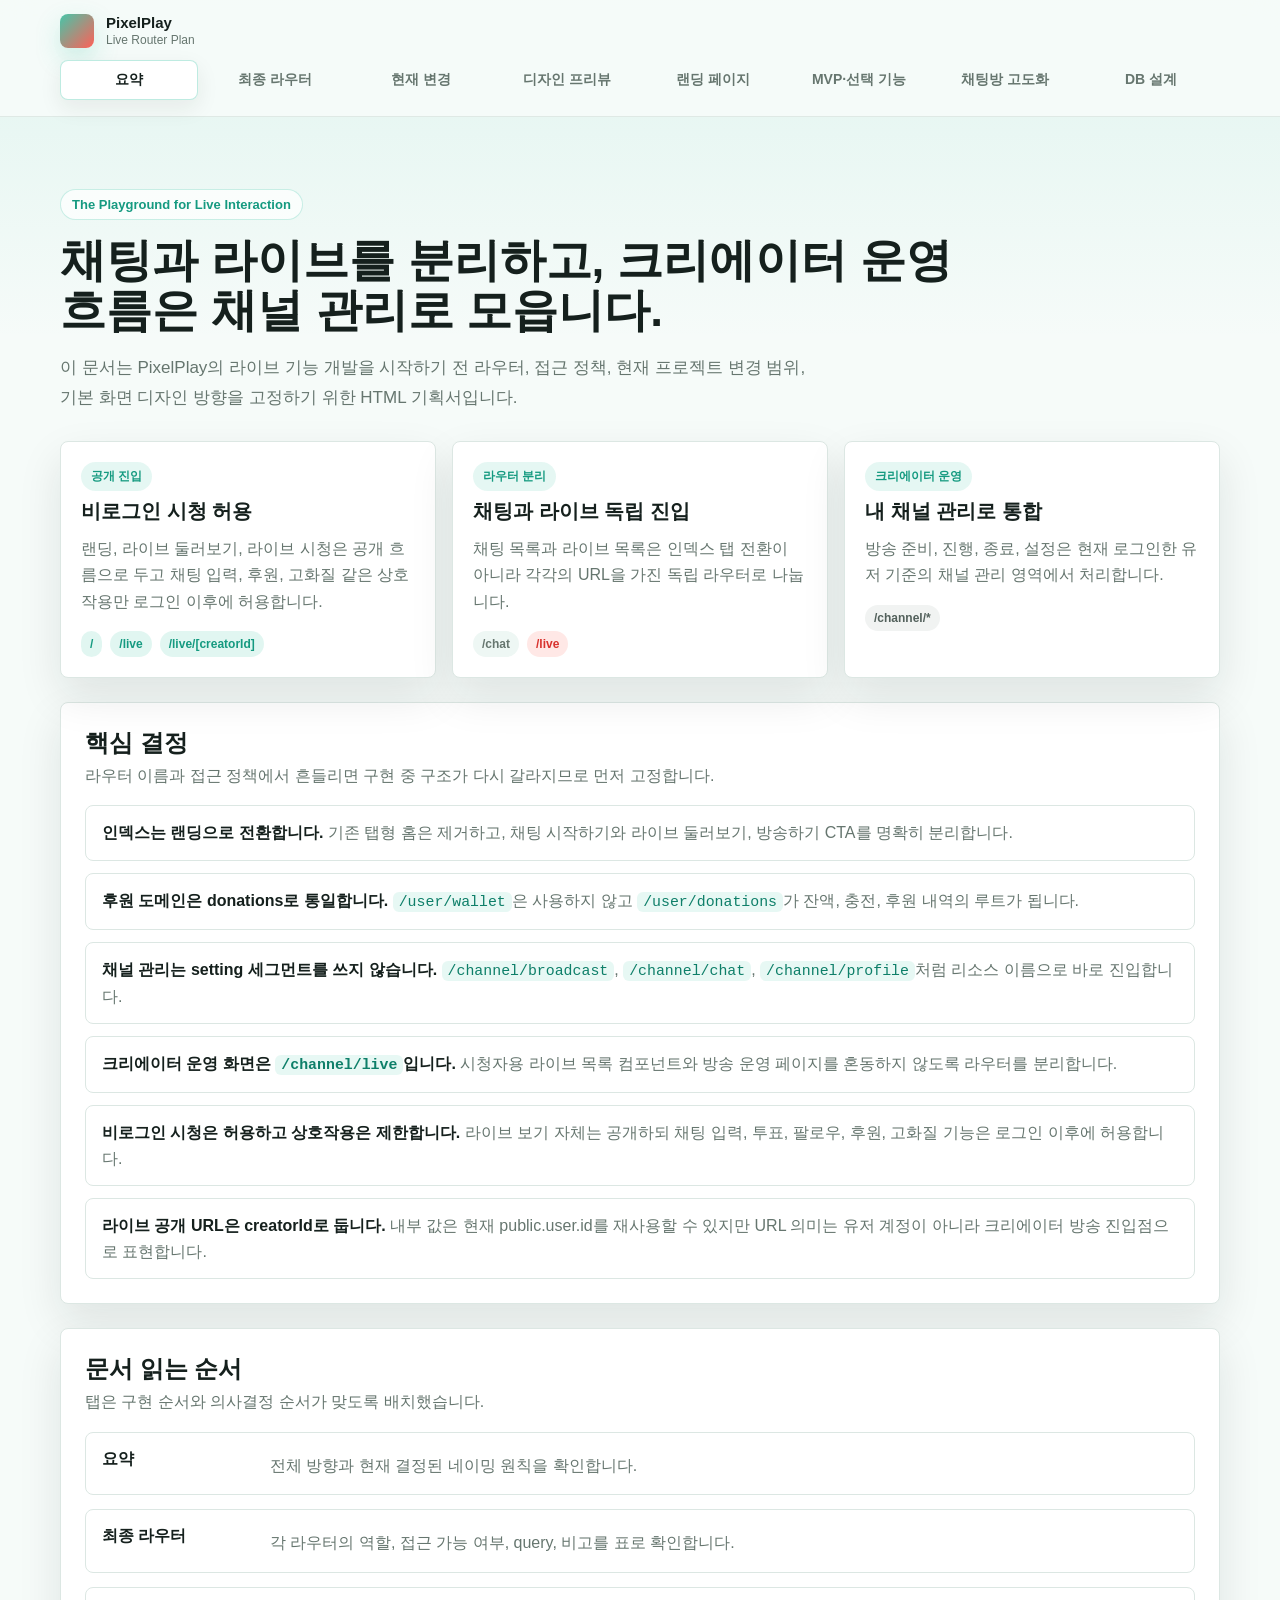
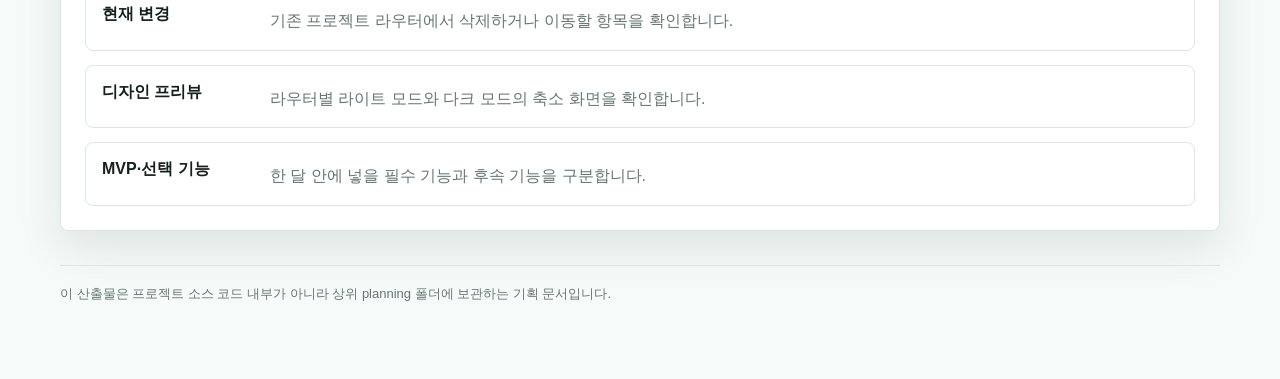
==== index.html @ 9bca1983 "docs: 랜딩 기획 문서 갱신" ====
<!doctype html>
<html lang="ko">
<head>
  <meta charset="utf-8">
  <title>PixelPlay 라이브 라우터 기획</title>
  <link rel="stylesheet" href="assets/styles.css">
</head>
<body>
  <header class="site-header">
    <div class="header-inner">
      <a class="brand-lockup" href="index.html"><span class="brand-mark"></span><span class="brand-title"><strong>PixelPlay</strong><span>Live Router Plan</span></span></a>
      <nav class="top-tabs" aria-label="문서 탭"><a class="active" href="index.html">요약</a><a href="routes.html">최종 라우터</a><a href="migration.html">현재 변경</a><a href="wireframes.html">디자인 프리뷰</a><a href="landing-page.html">랜딩 페이지</a><a href="roadmap.html">MVP·선택 기능</a><a href="chat-room-enhancement.html">채팅방 고도화</a><a href="db-design.html">DB 설계</a></nav>
    </div>
  </header>

  <main class="doc-shell">
    <section class="hero">
      <div class="page-kicker">The Playground for Live Interaction</div>
      <h1>채팅과 라이브를 분리하고, 크리에이터 운영 흐름은 채널 관리로 모읍니다.</h1>
      <p>이 문서는 PixelPlay의 라이브 기능 개발을 시작하기 전 라우터, 접근 정책, 현재 프로젝트 변경 범위, 기본 화면 디자인 방향을 고정하기 위한 HTML 기획서입니다.</p>
    </section>

    <section class="hero-grid">
      <article class="card"><div class="summary-card-head"><span class="summary-card-label">공개 진입</span><strong>비로그인 시청 허용</strong></div><p>랜딩, 라이브 둘러보기, 라이브 시청은 공개 흐름으로 두고 채팅 입력, 후원, 고화질 같은 상호작용만 로그인 이후에 허용합니다.</p><div class="badge-row"><span class="badge mint">/</span><span class="badge mint">/live</span><span class="badge mint">/live/[creatorId]</span></div></article>
      <article class="card"><div class="summary-card-head"><span class="summary-card-label">라우터 분리</span><strong>채팅과 라이브 독립 진입</strong></div><p>채팅 목록과 라이브 목록은 인덱스 탭 전환이 아니라 각각의 URL을 가진 독립 라우터로 나눕니다.</p><div class="badge-row"><span class="badge">/chat</span><span class="badge live">/live</span></div></article>
      <article class="card"><div class="summary-card-head"><span class="summary-card-label">크리에이터 운영</span><strong>내 채널 관리로 통합</strong></div><p>방송 준비, 진행, 종료, 설정은 현재 로그인한 유저 기준의 채널 관리 영역에서 처리합니다.</p><div class="badge-row"><span class="badge lock">/channel/*</span></div></article>
    </section>

    <section class="panel">
      <div class="section-title"><div><h2>핵심 결정</h2><p>라우터 이름과 접근 정책에서 흔들리면 구현 중 구조가 다시 갈라지므로 먼저 고정합니다.</p></div></div>
      <ul class="decision-list">
        <li><strong>인덱스는 랜딩으로 전환합니다.</strong> 기존 탭형 홈은 제거하고, 채팅 시작하기와 라이브 둘러보기, 방송하기 CTA를 명확히 분리합니다.</li>
        <li><strong>후원 도메인은 donations로 통일합니다.</strong> <code>/user/wallet</code>은 사용하지 않고 <code>/user/donations</code>가 잔액, 충전, 후원 내역의 루트가 됩니다.</li>
        <li><strong>채널 관리는 setting 세그먼트를 쓰지 않습니다.</strong> <code>/channel/broadcast</code>, <code>/channel/chat</code>, <code>/channel/profile</code>처럼 리소스 이름으로 바로 진입합니다.</li>
        <li><strong>크리에이터 운영 화면은 <code>/channel/live</code>입니다.</strong> 시청자용 라이브 목록 컴포넌트와 방송 운영 페이지를 혼동하지 않도록 라우터를 분리합니다.</li>
        <li><strong>비로그인 시청은 허용하고 상호작용은 제한합니다.</strong> 라이브 보기 자체는 공개하되 채팅 입력, 투표, 팔로우, 후원, 고화질 기능은 로그인 이후에 허용합니다.</li><li><strong>라이브 공개 URL은 creatorId로 둡니다.</strong> 내부 값은 현재 public.user.id를 재사용할 수 있지만 URL 의미는 유저 계정이 아니라 크리에이터 방송 진입점으로 표현합니다.</li>
      </ul>
    </section>

    <section class="panel">
      <div class="section-title"><div><h2>문서 읽는 순서</h2><p>탭은 구현 순서와 의사결정 순서가 맞도록 배치했습니다.</p></div></div>
      <div class="timeline">
        <article class="timeline-item"><strong>요약</strong><p>전체 방향과 현재 결정된 네이밍 원칙을 확인합니다.</p></article>
        <article class="timeline-item"><strong>최종 라우터</strong><p>각 라우터의 역할, 접근 가능 여부, query, 비고를 표로 확인합니다.</p></article>
        <article class="timeline-item"><strong>현재 변경</strong><p>기존 프로젝트 라우터에서 삭제하거나 이동할 항목을 확인합니다.</p></article>
        <article class="timeline-item"><strong>디자인 프리뷰</strong><p>라우터별 라이트 모드와 다크 모드의 축소 화면을 확인합니다.</p></article>
        <article class="timeline-item"><strong>MVP·선택 기능</strong><p>한 달 안에 넣을 필수 기능과 후속 기능을 구분합니다.</p></article>
      </div>
    </section>

    <p class="footer-note">이 산출물은 프로젝트 소스 코드 내부가 아니라 상위 planning 폴더에 보관하는 기획 문서입니다.</p>
  </main>
</body>
</html>
---- assets/styles.css ----
:root {
  --pixel-mint: #46c6a9;
  --mint-strong: #159a80;
  --live-coral: #ff6057;
  --ink: #15201d;
  --muted: #66766f;
  --line: #dce7e3;
  --paper: #f6fbf9;
  --surface: #ffffff;
  --soft: #eef7f4;
  --dark-bg: #0d1117;
  --dark-panel: #151b23;
  --dark-panel-2: #1d2530;
  --dark-line: #2b3642;
  --dark-text: #f3faf7;
  --dark-muted: #9fb0aa;
  --radius: 8px;
  --shadow: 0 18px 44px rgba(21, 32, 29, 0.1);
}
* { box-sizing: border-box; }
html { background: var(--paper); color: var(--ink); font-family: Inter, Pretendard, "Segoe UI", Arial, sans-serif; letter-spacing: 0; }
body { margin: 0; min-width: 1180px; background: linear-gradient(180deg, rgba(70, 198, 169, 0.12), rgba(246, 251, 249, 0) 340px), var(--paper); }
h1, h2, h3, p { margin-top: 0; }
a { color: inherit; text-decoration: none; }
code { padding: 2px 6px; border-radius: 6px; background: rgba(70, 198, 169, 0.13); color: #0e7f69; font-family: "Cascadia Code", Consolas, monospace; font-size: 0.93em; }
.site-header { position: sticky; top: 0; z-index: 10; border-bottom: 1px solid rgba(220, 231, 227, 0.9); background: rgba(246, 251, 249, 0.94); backdrop-filter: blur(14px); }
.header-inner, .doc-shell { width: 1160px; margin: 0 auto; }
.header-inner { display: grid; grid-template-columns: 1fr; align-items: stretch; gap: 12px; padding: 14px 0 16px; }
.doc-shell { padding: 28px 0 64px; }
.brand-lockup { display: flex; align-items: center; gap: 12px; width: fit-content; min-width: 0; }
.brand-mark { width: 34px; height: 34px; border-radius: 8px; background: linear-gradient(135deg, var(--pixel-mint), var(--live-coral)); box-shadow: 0 10px 24px rgba(70, 198, 169, 0.25); }
.brand-title { display: flex; flex-direction: column; gap: 2px; }
.brand-title strong { font-size: 15px; line-height: 1.1; }
.brand-title span { color: var(--muted); font-size: 12px; }
.top-tabs { display: grid; grid-template-columns: repeat(8, minmax(0, 1fr)); align-items: center; gap: 8px; }
.top-tabs a { min-width: 0; border: 1px solid transparent; border-radius: 8px; padding: 10px 8px; color: var(--muted); font-size: 14px; font-weight: 800; text-align: center; white-space: nowrap; }
.top-tabs a.active { border-color: rgba(70, 198, 169, 0.35); background: #fff; color: var(--ink); box-shadow: 0 8px 22px rgba(21, 32, 29, 0.08); }
.hero { padding: 44px 0 28px; }
.page-kicker { display: inline-flex; margin-bottom: 16px; border: 1px solid rgba(70, 198, 169, 0.28); border-radius: 999px; padding: 7px 11px; background: rgba(255,255,255,0.72); color: var(--mint-strong); font-size: 13px; font-weight: 900; }
.hero h1 { width: 900px; margin-bottom: 18px; color: var(--ink); font-size: 46px; line-height: 1.08; letter-spacing: 0; }
.hero p { width: 760px; margin-bottom: 0; color: var(--muted); font-size: 17px; line-height: 1.75; }
.hero-grid, .route-summary-grid { display: grid; grid-template-columns: repeat(3, 1fr); gap: 16px; }
.card, .panel, .route-card, .preview-section { border: 1px solid var(--line); border-radius: var(--radius); background: var(--surface); box-shadow: var(--shadow); }
.card, .route-card { padding: 20px; }
.panel, .preview-section { margin-top: 24px; padding: 24px; }
.card h3, .panel h2, .route-card h3, .preview-section h2 { margin-bottom: 10px; color: var(--ink); }
.card p, .panel p, .route-card p, .preview-section p { color: var(--muted); line-height: 1.65; }
.metric { display: flex; align-items: flex-end; justify-content: space-between; gap: 12px; }
.metric strong { color: var(--ink); font-size: 34px; line-height: 1; }
.metric span { color: var(--muted); font-size: 13px; font-weight: 800; }
.badge-row { display: flex; flex-wrap: wrap; gap: 8px; margin-top: 14px; }
.badge { display: inline-flex; align-items: center; min-height: 26px; border-radius: 999px; padding: 5px 9px; background: var(--soft); color: var(--muted); font-size: 12px; font-weight: 900; }
.badge.live { background: #ffe8e6; color: #d8322d; }
.badge.mint { background: rgba(70, 198, 169, 0.16); color: var(--mint-strong); }
.badge.lock { background: #f1f3f2; color: #52605b; }
.section-title { display: flex; align-items: flex-end; justify-content: space-between; gap: 24px; margin-bottom: 16px; }
.section-title h2 { margin-bottom: 4px; font-size: 24px; }
.section-title p { margin-bottom: 0; color: var(--muted); }
.route-table { width: 100%; border-collapse: separate; border-spacing: 0; overflow: hidden; border: 1px solid var(--line); border-radius: var(--radius); background: var(--surface); }
.route-table th, .route-table td { border-bottom: 1px solid var(--line); padding: 14px 16px; text-align: left; vertical-align: top; font-size: 14px; line-height: 1.55; }
.route-table th { background: #eef7f4; color: #33443e; font-size: 13px; font-weight: 900; }
.route-table tr:last-child td { border-bottom: 0; }
.route-table code { white-space: nowrap; }
.access-public, .access-login, .access-owner, .access-api, .access-future, .access-remove { display: inline-flex; align-items: center; border-radius: 999px; padding: 5px 9px; font-size: 12px; font-weight: 900; white-space: nowrap; }
.access-public { background: rgba(70, 198, 169, 0.16); color: #0c745f; }
.access-login { background: #eef1f7; color: #46546b; }
.access-owner { background: #fff2ce; color: #8a6200; }
.access-api { background: #edf0ff; color: #4052b5; }
.access-future { background: #f2f0f7; color: #5d536d; }
.access-remove { background: #ffe4e2; color: #c92f29; }
.decision-list { display: grid; gap: 12px; margin: 0; padding: 0; list-style: none; }
.decision-list li { border: 1px solid var(--line); border-radius: var(--radius); padding: 14px 16px; background: #fff; color: var(--muted); line-height: 1.6; }
.decision-list strong { color: var(--ink); }
.timeline { display: grid; gap: 14px; }
.timeline-item { display: grid; grid-template-columns: 150px 1fr; gap: 18px; border: 1px solid var(--line); border-radius: var(--radius); padding: 16px; background: #fff; }
.timeline-item strong { color: var(--ink); }
.timeline-item p { margin: 4px 0 0; color: var(--muted); line-height: 1.6; }
.route-card code { display: inline-flex; margin-bottom: 12px; }
.preview-meta { display: grid; grid-template-columns: 180px 1fr 260px; gap: 14px; margin: 14px 0 20px; }
.meta-box { border: 1px solid var(--line); border-radius: var(--radius); padding: 12px; background: #f9fcfb; }
.meta-box span { display: block; margin-bottom: 6px; color: var(--muted); font-size: 12px; font-weight: 900; }
.meta-box strong, .meta-box p { margin: 0; color: var(--ink); font-size: 14px; line-height: 1.55; }
.preview-pair { display: flex; gap: 24px; }
.preview-frame { flex: 1; min-width: 0; border-radius: 8px; overflow: hidden; border: 1px solid var(--line); background: #fff; }
.preview-frame.dark { border-color: var(--dark-line); background: var(--dark-bg); color: var(--dark-text); }
.frame-label { display: flex; justify-content: space-between; align-items: center; border-bottom: 1px solid var(--line); padding: 10px 12px; background: #f9fcfb; color: var(--muted); font-size: 12px; font-weight: 900; }
.dark .frame-label { border-color: var(--dark-line); background: #111821; color: var(--dark-muted); }
.mock-page { height: 400px; padding: 16px; background: #f8fbfa; }
.dark .mock-page { background: var(--dark-bg); }
.mock-header { display: flex; align-items: center; justify-content: space-between; gap: 12px; height: 38px; margin-bottom: 14px; border: 1px solid var(--line); border-radius: 8px; padding: 0 12px; background: #fff; }
.dark .mock-header { border-color: var(--dark-line); background: var(--dark-panel); }
.mock-brand { display: flex; align-items: center; gap: 8px; color: var(--ink); font-size: 12px; font-weight: 900; }
.dark .mock-brand { color: var(--dark-text); }
.mock-logo { width: 18px; height: 18px; border-radius: 5px; background: var(--pixel-mint); }
.mock-nav, .mock-actions { display: flex; gap: 8px; }
.mock-pill { height: 22px; border-radius: 999px; padding: 4px 8px; background: #edf5f2; color: var(--muted); font-size: 10px; font-weight: 900; white-space: nowrap; }
.dark .mock-pill { background: var(--dark-panel-2); color: var(--dark-muted); }
.mock-pill.primary { background: var(--pixel-mint); color: #09251f; }
.mock-pill.live { background: var(--live-coral); color: #fff; }
.mock-layout { display: grid; grid-template-columns: 96px 1fr; gap: 12px; height: calc(100% - 52px); }
.mock-layout.wide { grid-template-columns: 1fr 132px; }
.mock-layout.three { grid-template-columns: 86px 1fr 120px; }
.mock-box { border: 1px solid var(--line); border-radius: 8px; background: #fff; padding: 10px; }
.dark .mock-box { border-color: var(--dark-line); background: var(--dark-panel); }
.mock-menu-line, .mock-line, .mock-field, .mock-cell { border-radius: 99px; background: #e3eeea; }
.dark .mock-menu-line, .dark .mock-line, .dark .mock-field, .dark .mock-cell { background: #27333d; }
.mock-menu-line { height: 22px; margin-bottom: 8px; border-radius: 6px; }
.mock-menu-line.active { background: rgba(70, 198, 169, 0.24); }
.mock-title { height: 18px; width: 54%; margin-bottom: 12px; border-radius: 6px; background: #dcece6; }
.dark .mock-title { background: #2d3a45; }
.mock-subtitle { height: 10px; width: 72%; margin-bottom: 14px; border-radius: 6px; background: #e8f0ed; }
.dark .mock-subtitle { background: #25303a; }
.mock-grid { display: grid; grid-template-columns: repeat(2, 1fr); gap: 10px; }
.mock-grid.three { grid-template-columns: repeat(3, 1fr); }
.mock-card { min-height: 72px; border: 1px solid var(--line); border-radius: 8px; background: #fff; padding: 10px; }
.dark .mock-card { border-color: var(--dark-line); background: var(--dark-panel); }
.mock-card.tall { min-height: 126px; }
.thumb { height: 46px; margin-bottom: 8px; border-radius: 6px; background: linear-gradient(135deg, rgba(70, 198, 169, 0.28), rgba(255, 96, 87, 0.24)); }
.mock-line { height: 8px; margin-bottom: 7px; }
.mock-line.short { width: 58%; }
.mock-line.mint { background: rgba(70, 198, 169, 0.55); }
.mock-line.coral { background: rgba(255, 96, 87, 0.72); }
.mock-video { height: 206px; display: flex; align-items: center; justify-content: center; border-radius: 8px; background: #10201d; color: rgba(255,255,255,0.86); font-size: 12px; font-weight: 900; }
.dark .mock-video { background: #06090d; }
.mock-chat-row { display: grid; grid-template-columns: 16px 1fr; gap: 6px; margin-bottom: 10px; }
.mock-avatar { width: 16px; height: 16px; border-radius: 50%; background: var(--pixel-mint); }
.mock-field { height: 32px; margin-bottom: 10px; border-radius: 7px; }
.mock-field.large { height: 76px; }
.mock-button { height: 28px; min-width: 72px; border-radius: 7px; background: var(--pixel-mint); }
.mock-button.coral { background: var(--live-coral); }
.mock-button.ghost { background: #e9efed; }
.dark .mock-button.ghost { background: #2b3540; }
.mock-table-row { display: grid; grid-template-columns: 1fr 70px 58px; gap: 8px; margin-bottom: 8px; }
.mock-cell { height: 14px; border-radius: 5px; }
.mock-stat-grid { display: grid; grid-template-columns: repeat(3, 1fr); gap: 10px; margin-bottom: 12px; }
.mock-stat { min-height: 58px; border: 1px solid var(--line); border-radius: 8px; background: #fff; padding: 10px; }
.dark .mock-stat { border-color: var(--dark-line); background: var(--dark-panel); }
.mock-stat strong { display: block; margin-bottom: 8px; color: var(--ink); font-size: 18px; }
.dark .mock-stat strong { color: var(--dark-text); }
.mock-hero-area { display: grid; grid-template-columns: 1.05fr 0.95fr; gap: 12px; height: calc(100% - 52px); }
.mock-hero-title { height: 34px; width: 88%; margin-bottom: 14px; border-radius: 8px; background: rgba(70, 198, 169, 0.32); }
.mock-hero-title.second { width: 62%; background: rgba(255, 96, 87, 0.32); }
.footer-note { margin-top: 34px; border-top: 1px solid var(--line); padding-top: 18px; color: var(--muted); font-size: 13px; line-height: 1.6; }
/* 완성된 현재 페이지를 더 가깝게 보여주는 디자인 프리뷰 요소 */
.mock-page.current { padding: 0; background: #f7faf9; }
.dark .mock-page.current { background: #0d1117; }
.app-preview-header { height: 42px; display: flex; align-items: center; justify-content: space-between; padding: 0 12px; border-bottom: 1px solid rgba(70, 198, 169, 0.18); background: rgba(70, 198, 169, 0.08); }
.dark .app-preview-header { border-color: var(--dark-line); background: rgba(31, 41, 55, 0.72); }
.logo-word { font-size: 13px; font-weight: 950; color: var(--ink); }
.dark .logo-word { color: var(--dark-text); }
.header-tools { display: flex; align-items: center; gap: 7px; }
.tool-dot { width: 24px; height: 24px; border: 1px solid var(--line); border-radius: 7px; background: #fff; }
.dark .tool-dot { border-color: var(--dark-line); background: var(--dark-panel-2); }
.preview-body { height: calc(100% - 42px); padding: 16px; }
.app-sidebar-layout { display: grid; grid-template-columns: 104px 1fr; height: 100%; }
.app-sidebar { border-right: 1px solid var(--line); padding: 14px 10px; background: #fff; }
.dark .app-sidebar { border-color: var(--dark-line); background: var(--dark-panel); }
.app-content { min-width: 0; padding: 14px; overflow: hidden; }
.sidebar-label { margin-bottom: 12px; color: var(--muted); font-size: 9px; font-weight: 950; text-transform: uppercase; }
.nav-item { display: flex; align-items: center; gap: 7px; height: 28px; margin-bottom: 7px; border-radius: 7px; padding: 0 8px; color: var(--muted); font-size: 11px; font-weight: 850; }
.nav-item.active { background: rgba(70, 198, 169, 0.14); color: var(--mint-strong); }
.nav-icon { width: 10px; height: 10px; border-radius: 3px; background: currentColor; opacity: 0.65; }
.list-toolbar { display: flex; justify-content: space-between; gap: 10px; padding-bottom: 12px; border-bottom: 1px solid var(--line); }
.dark .list-toolbar { border-color: var(--dark-line); }
.tab-strip { display: flex; gap: 6px; }
.tab-chip { height: 24px; border-radius: 999px; padding: 5px 9px; background: #eef5f2; color: var(--muted); font-size: 10px; font-weight: 900; }
.tab-chip.active { background: rgba(70, 198, 169, 0.17); color: var(--mint-strong); }
.dark .tab-chip { background: var(--dark-panel-2); color: var(--dark-muted); }
.dark .tab-chip.active { background: rgba(70, 198, 169, 0.22); color: var(--pixel-mint); }
.search-bar { height: 28px; border: 1px solid var(--line); border-radius: 7px; background: #fff; }
.dark .search-bar { border-color: var(--dark-line); background: var(--dark-panel-2); }
.real-card-grid { display: grid; grid-template-columns: repeat(3, 1fr); gap: 9px; margin-top: 12px; }
.real-room-card { position: relative; min-height: 82px; border: 1px solid var(--line); border-radius: 8px; padding: 10px; background: #fff; box-shadow: 0 4px 14px rgba(21, 32, 29, 0.05); }
.dark .real-room-card { border-color: var(--dark-line); background: var(--dark-panel); box-shadow: none; }
.real-room-card::before { content: ""; position: absolute; top: 10px; bottom: 10px; left: 0; width: 3px; border-radius: 999px; background: var(--pixel-mint); opacity: 0.7; }
.card-title-line { height: 10px; width: 70%; margin-left: 5px; margin-bottom: 8px; border-radius: 99px; background: #cfdfda; }
.dark .card-title-line { background: #33414d; }
.owner-badge { height: 16px; width: 58px; margin-left: 5px; margin-bottom: 12px; border-radius: 5px; background: rgba(70, 198, 169, 0.14); }
.capacity-track { width: 76px; height: 6px; border-radius: 999px; background: #e5ece9; overflow: hidden; }
.capacity-fill { height: 100%; width: 68%; border-radius: inherit; background: var(--pixel-mint); }
.capacity-fill.hot { width: 88%; background: var(--live-coral); }
.chat-app-layout { display: grid; grid-template-columns: 118px 1fr; height: 100%; }
.member-sidebar { border-right: 1px solid var(--line); padding: 12px; background: #fff; }
.dark .member-sidebar { border-color: var(--dark-line); background: var(--dark-panel); }
.chat-main { display: flex; flex-direction: column; min-width: 0; background: #fff; }
.dark .chat-main { background: var(--dark-bg); }
.chat-room-top { height: 44px; display: flex; justify-content: space-between; align-items: center; padding: 0 12px; border-bottom: 1px solid var(--line); }
.dark .chat-room-top { border-color: var(--dark-line); }
.message-stream { flex: 1; padding: 12px; }
.message-input-preview { height: 42px; margin: 0 12px 12px; border: 1px solid var(--line); border-radius: 8px; background: #fff; }
.dark .message-input-preview { border-color: var(--dark-line); background: var(--dark-panel); }
.public-home-layout { height: 100%; padding: 34px 28px; }
.public-copy { width: 66%; }
.real-heading { height: 26px; width: 82%; margin-bottom: 10px; border-radius: 7px; background: rgba(21, 32, 29, 0.14); }
.dark .real-heading { background: rgba(255,255,255,0.18); }
.real-heading.second { width: 56%; background: rgba(70, 198, 169, 0.28); }
.public-feature-grid { display: grid; grid-template-columns: repeat(3, 1fr); gap: 9px; margin-top: 32px; }
.public-feature { min-height: 84px; border: 1px solid rgba(70, 198, 169, 0.2); border-radius: 8px; padding: 10px; background: rgba(255,255,255,0.7); }
.dark .public-feature { border-color: var(--dark-line); background: var(--dark-panel); }
.live-empty { height: 100%; display: flex; align-items: center; justify-content: center; text-align: center; }
.live-empty-icon { width: 70px; height: 70px; margin: 0 auto 14px; border: 1px solid rgba(255, 96, 87, 0.24); border-radius: 16px; background: rgba(255, 96, 87, 0.1); }
.profile-layout { display: grid; grid-template-columns: 118px 1fr; height: 100%; }
.profile-form-grid { display: grid; grid-template-columns: 1fr; gap: 10px; padding: 14px; }
.profile-card-real { border: 1px solid var(--line); border-radius: 8px; padding: 12px; background: #fff; }
.dark .profile-card-real { border-color: var(--dark-line); background: var(--dark-panel); }
.avatar-preview { width: 54px; height: 54px; margin-bottom: 10px; border-radius: 50%; background: linear-gradient(135deg, var(--pixel-mint), var(--live-coral)); }
/* Detailed labeled design previews */
.summary-card-head { display: flex; flex-direction: column; gap: 8px; margin-bottom: 12px; }
.summary-card-label { display: inline-flex; width: fit-content; border-radius: 999px; padding: 6px 10px; background: rgba(70, 198, 169, 0.14); color: var(--mint-strong); font-size: 12px; font-weight: 950; }
.summary-card-head strong { color: var(--ink); font-size: 20px; line-height: 1.25; }
.detail-meta { grid-template-columns: 150px 1.05fr 1.05fr 1.2fr; }
.design-screen { height: 540px; overflow: hidden; background: #f7faf9; color: var(--ink); font-size: 12px; line-height: 1.35; }
.dark .design-screen { background: #0d1117; color: var(--dark-text); }
.mini-top { height: 44px; display: flex; align-items: center; justify-content: space-between; gap: 10px; border-bottom: 1px solid var(--line); padding: 0 12px; background: rgba(255,255,255,0.94); }
.dark .mini-top { border-color: var(--dark-line); background: #111821; }
.mini-logo { display: flex; align-items: center; gap: 8px; font-weight: 950; }
.mini-logo span { width: 20px; height: 20px; border-radius: 6px; background: linear-gradient(135deg, var(--pixel-mint), var(--live-coral)); }
.mini-top-actions, .button-row, .card-actions, .pagination-row { display: flex; align-items: center; gap: 7px; flex-wrap: wrap; }
.mini-search { width: 112px; height: 28px; display: flex; align-items: center; border: 1px solid var(--line); border-radius: 7px; padding: 0 10px; color: var(--muted); background: #fff; font-size: 11px; font-weight: 800; }
.dark .mini-search { border-color: var(--dark-line); background: var(--dark-panel-2); color: var(--dark-muted); }
.mini-button { min-height: 28px; display: inline-flex; align-items: center; justify-content: center; border: 1px solid var(--line); border-radius: 7px; padding: 6px 10px; background: #fff; color: var(--muted); font-size: 11px; font-weight: 900; white-space: nowrap; }
.mini-button.primary { border-color: rgba(70,198,169,.34); background: var(--pixel-mint); color: #08231e; }
.mini-button.coral { border-color: rgba(255,96,87,.42); background: var(--live-coral); color: #fff; }
.mini-button.ghost { background: #eef5f2; color: #465650; }
.mini-button.danger { border-color: rgba(255,96,87,.35); background: #ffe5e2; color: #c6322b; }
.dark .mini-button { border-color: var(--dark-line); background: var(--dark-panel); color: var(--dark-muted); }
.dark .mini-button.primary { border-color: rgba(70,198,169,.42); background: var(--pixel-mint); color: #06211b; }
.dark .mini-button.coral { border-color: rgba(255,96,87,.5); background: var(--live-coral); color: #fff; }
.dark .mini-button.ghost { background: var(--dark-panel-2); color: var(--dark-text); }
.dark .mini-button.danger { background: rgba(255,96,87,.16); color: #ff9a94; }
.mini-pill { display: inline-flex; align-items: center; min-height: 22px; border-radius: 999px; padding: 4px 8px; background: #edf5f2; color: var(--muted); font-size: 10px; font-weight: 950; }
.mini-pill.mint { background: rgba(70,198,169,.16); color: var(--mint-strong); }
.dark .mini-pill { background: var(--dark-panel-2); color: var(--dark-muted); }
.dark .mini-pill.mint { background: rgba(70,198,169,.2); color: var(--pixel-mint); }
.mini-kicker { display: inline-flex; margin-bottom: 8px; color: var(--mint-strong); font-size: 10px; font-weight: 950; text-transform: uppercase; }
.dark .mini-kicker { color: var(--pixel-mint); }
.mini-app-body { height: calc(100% - 44px); display: grid; grid-template-columns: 112px 1fr; min-height: 0; }
.mini-sidebar { border-right: 1px solid var(--line); padding: 12px 9px; background: #fff; }
.dark .mini-sidebar { border-color: var(--dark-line); background: var(--dark-panel); }
.sidebar-title { margin-bottom: 10px; color: var(--muted); font-size: 10px; font-weight: 950; }
.side-link { min-height: 28px; display: flex; align-items: center; border-radius: 7px; padding: 0 9px; color: var(--muted); font-size: 11px; font-weight: 900; }
.side-link.active { background: rgba(70,198,169,.15); color: var(--mint-strong); }
.dark .side-link { color: var(--dark-muted); }
.dark .side-link.active { background: rgba(70,198,169,.2); color: var(--pixel-mint); }
.mini-main { min-width: 0; padding: 14px; overflow: hidden; }
.mini-section-head { display: flex; align-items: flex-start; justify-content: space-between; gap: 12px; margin-bottom: 11px; }
.mini-section-head h3, .landing-copy h3, .live-empty-real h3, .stream-info h3, .form-screen h3, .profile-card h3 { margin: 0 0 5px; font-size: 17px; line-height: 1.2; color: var(--ink); }
.dark .mini-section-head h3, .dark .landing-copy h3, .dark .live-empty-real h3, .dark .stream-info h3, .dark .form-screen h3, .dark .profile-card h3 { color: var(--dark-text); }
.mini-section-head p, .landing-copy p, .live-empty-real p, .stream-info p { margin: 0; color: var(--muted); font-size: 11px; line-height: 1.55; }
.dark .mini-section-head p, .dark .landing-copy p, .dark .live-empty-real p, .dark .stream-info p { color: var(--dark-muted); }
.segmented { display: grid; grid-template-columns: repeat(3, 1fr); gap: 5px; border-radius: 8px; padding: 5px; background: #edf5f2; }
.dark .segmented { background: var(--dark-panel-2); }
.segmented span { display: flex; justify-content: center; gap: 5px; border-radius: 7px; padding: 7px 5px; color: var(--muted); font-size: 10px; font-weight: 900; white-space: nowrap; }
.segmented span.active { background: #fff; color: var(--mint-strong); box-shadow: 0 4px 12px rgba(21,32,29,.07); }
.dark .segmented span { color: var(--dark-muted); }
.dark .segmented span.active { background: var(--dark-panel); color: var(--pixel-mint); box-shadow: none; }
.search-input { height: 34px; display: flex; align-items: center; justify-content: space-between; gap: 10px; margin: 10px 0; border: 1px solid var(--line); border-radius: 8px; padding: 0 8px 0 11px; background: #fff; color: var(--muted); font-size: 11px; font-weight: 850; }
.dark .search-input { border-color: var(--dark-line); background: var(--dark-panel); color: var(--dark-muted); }
.chat-list-grid { display: grid; grid-template-columns: repeat(3, 1fr); gap: 8px; }
.room-card { min-height: 122px; border: 1px solid var(--line); border-radius: 8px; padding: 10px; background: #fff; box-shadow: 0 6px 16px rgba(21,32,29,.06); }
.room-card.hot { border-color: rgba(255,96,87,.34); }
.dark .room-card { border-color: var(--dark-line); background: var(--dark-panel); box-shadow: none; }
.room-title { margin-bottom: 5px; color: var(--ink); font-size: 13px; font-weight: 950; }
.dark .room-title { color: var(--dark-text); }
.owner-line { width: fit-content; border-radius: 5px; margin-bottom: 7px; padding: 3px 6px; background: rgba(70,198,169,.12); color: var(--mint-strong); font-size: 10px; font-weight: 950; }
.room-card p { min-height: 30px; margin: 0 0 9px; color: var(--muted); font-size: 10px; line-height: 1.45; }
.dark .room-card p { color: var(--dark-muted); }
.capacity { display: flex; align-items: center; gap: 7px; margin-bottom: 9px; }
.capacity span { flex: 1; height: 6px; border-radius: 999px; overflow: hidden; background: #e2ebe7; }
.capacity i { display: block; height: 100%; border-radius: inherit; background: var(--pixel-mint); }
.room-card.hot .capacity i { background: var(--live-coral); }
.capacity b { color: var(--muted); font-size: 10px; }
.dialog-preview { display: grid; grid-template-columns: 92px 1fr 1fr 1fr auto; align-items: end; gap: 7px; margin-top: 10px; border: 1px solid rgba(70,198,169,.22); border-radius: 8px; padding: 9px; background: rgba(70,198,169,.06); }
.dialog-preview strong { color: var(--ink); font-size: 12px; }
.dark .dialog-preview { border-color: rgba(70,198,169,.24); background: rgba(70,198,169,.08); }
.dark .dialog-preview strong { color: var(--dark-text); }
.form-row label { display: block; margin-bottom: 4px; color: var(--muted); font-size: 10px; font-weight: 900; }
.dark .form-row label { color: var(--dark-muted); }
.input-box { min-height: 30px; display: flex; align-items: center; border: 1px solid var(--line); border-radius: 7px; padding: 0 9px; background: #fff; color: var(--muted); font-size: 10px; font-weight: 800; }
.dark .input-box { border-color: var(--dark-line); background: var(--dark-panel-2); color: var(--dark-muted); }
.pagination-row { justify-content: center; margin-top: 9px; }
.chat-room-preview { height: calc(100% - 44px); display: grid; grid-template-columns: 160px 1fr; min-height: 0; }
.member-panel { border-right: 1px solid var(--line); background: #fff; overflow: hidden; }
.dark .member-panel { border-color: var(--dark-line); background: var(--dark-panel); }
.panel-title { height: 38px; display: flex; align-items: center; border-bottom: 1px solid var(--line); padding: 0 12px; color: var(--ink); font-size: 12px; font-weight: 950; }
.dark .panel-title { border-color: var(--dark-line); color: var(--dark-text); }
.member-row { display: flex; align-items: center; gap: 8px; margin: 7px 8px; border-radius: 7px; padding: 7px; color: var(--ink); }
.member-row:first-of-type { background: rgba(70,198,169,.09); }
.dark .member-row { color: var(--dark-text); }
.avatar-dot { width: 22px; height: 22px; position: relative; flex: none; border-radius: 50%; background: linear-gradient(135deg, var(--pixel-mint), #94ddd0); }
.avatar-dot.online::after { content: ''; position: absolute; right: -1px; bottom: -1px; width: 7px; height: 7px; border: 2px solid #fff; border-radius: 50%; background: var(--pixel-mint); }
.dark .avatar-dot.online::after { border-color: var(--dark-panel); }
.member-row strong { display: block; font-size: 11px; }
.member-row em { display: inline-flex; margin-top: 2px; border-radius: 4px; padding: 2px 5px; background: rgba(70,198,169,.13); color: var(--mint-strong); font-style: normal; font-size: 9px; font-weight: 950; }
.member-popover { margin: 10px 8px 0; border: 1px solid var(--line); border-radius: 8px; padding: 8px; background: #fbfefd; }
.dark .member-popover { border-color: var(--dark-line); background: var(--dark-panel-2); }
.member-popover strong { display: block; margin-bottom: 7px; font-size: 11px; }
.member-popover .mini-button { width: 100%; margin-top: 5px; justify-content: flex-start; }
.chat-panel { display: flex; flex-direction: column; min-width: 0; background: #fff; }
.dark .chat-panel { background: var(--dark-bg); }
.chat-header { height: 48px; display: flex; align-items: center; justify-content: space-between; border-bottom: 1px solid var(--line); padding: 0 12px; }
.dark .chat-header { border-color: var(--dark-line); }
.chat-header strong { display: block; font-size: 13px; }
.chat-header span { color: var(--muted); font-size: 10px; }
.dark .chat-header span { color: var(--dark-muted); }
.menu-preview { display: flex; align-items: center; justify-content: flex-end; gap: 6px; border-bottom: 1px solid rgba(220,231,227,.65); padding: 6px 12px; background: #fbfefd; }
.dark .menu-preview { border-color: var(--dark-line); background: #111821; }
.menu-preview span { margin-right: auto; color: var(--muted); font-size: 10px; font-weight: 950; }
.message-list { position: relative; flex: 1; min-height: 0; padding: 11px 12px 6px; overflow: hidden; }
.load-old, .latest-button { width: fit-content; margin: 0 auto 8px; border-radius: 999px; padding: 5px 8px; background: rgba(255,255,255,.94); color: var(--muted); font-size: 10px; font-weight: 900; box-shadow: 0 4px 14px rgba(21,32,29,.08); }
.dark .load-old, .dark .latest-button { background: var(--dark-panel); color: var(--dark-muted); box-shadow: none; }
.message-row { display: flex; align-items: flex-start; gap: 7px; margin-bottom: 9px; }
.message-row.own { flex-direction: row-reverse; }
.message-row div { max-width: 72%; }
.message-row strong { display: block; margin-bottom: 3px; font-size: 10px; color: var(--muted); }
.message-row p { margin: 0; border-radius: 8px; padding: 7px 9px; background: #edf5f2; color: var(--ink); font-size: 11px; line-height: 1.45; }
.message-row.own p { background: rgba(70,198,169,.86); color: #05241d; }
.dark .message-row strong { color: var(--dark-muted); }
.dark .message-row p { background: var(--dark-panel); color: var(--dark-text); }
.dark .message-row.own p { background: var(--pixel-mint); color: #05241d; }
.message-input { height: 42px; display: flex; align-items: center; gap: 8px; border-top: 1px solid var(--line); padding: 0 10px; background: rgba(255,255,255,.95); }
.dark .message-input { border-color: var(--dark-line); background: #111821; }
.message-input span { color: var(--muted); font-size: 10px; font-weight: 900; }
.message-input em { flex: 1; min-height: 28px; display: flex; align-items: center; border: 1px solid var(--line); border-radius: 8px; padding: 0 9px; color: var(--muted); background: #f7faf9; font-style: normal; font-size: 11px; }
.dark .message-input em { border-color: var(--dark-line); background: var(--dark-panel); color: var(--dark-muted); }
.live-empty-real { min-height: 260px; display: flex; flex-direction: column; align-items: center; justify-content: center; border: 1px dashed rgba(255,96,87,.38); border-radius: 8px; padding: 20px; text-align: center; background: rgba(255,96,87,.05); }
.live-icon { display: inline-flex; align-items: center; justify-content: center; width: 70px; height: 70px; margin-bottom: 12px; border-radius: 16px; background: rgba(255,96,87,.13); color: var(--live-coral); font-weight: 950; }
.planned-strip { display: grid; grid-template-columns: 90px 1fr; gap: 10px; align-items: center; margin-top: 10px; }
.planned-strip strong { color: var(--muted); font-size: 11px; }
.watch-layout { height: calc(100% - 44px); display: grid; grid-template-columns: 1fr 170px; min-height: 0; }
.player-area { min-width: 0; padding: 12px; overflow: hidden; }
.player-box, .preview-player { position: relative; height: 210px; display: flex; align-items: center; justify-content: center; border-radius: 8px; background: #0e1715; color: rgba(255,255,255,.9); font-size: 13px; font-weight: 950; }
.dark .player-box, .dark .preview-player { background: #05080c; }
.player-controls { position: absolute; right: 10px; bottom: 10px; display: flex; gap: 6px; }
.stream-info { display: flex; align-items: flex-start; justify-content: space-between; gap: 10px; margin-top: 10px; }
.poll-card, .notice-box { margin-top: 10px; border: 1px solid var(--line); border-radius: 8px; padding: 10px; background: #fff; }
.dark .poll-card, .dark .notice-box { border-color: var(--dark-line); background: var(--dark-panel); }
.poll-option { display: flex; justify-content: space-between; margin: 7px 0; border-radius: 7px; padding: 7px 8px; background: #eef7f4; color: var(--ink); font-size: 11px; font-weight: 900; }
.dark .poll-option { background: var(--dark-panel-2); color: var(--dark-text); }
.live-chat-panel { display: flex; flex-direction: column; border-left: 1px solid var(--line); background: #fff; }
.dark .live-chat-panel { border-color: var(--dark-line); background: var(--dark-panel); }
.stat-grid { display: grid; grid-template-columns: repeat(3, 1fr); gap: 9px; margin: 10px 0; }
.stat-grid.compact { grid-template-columns: repeat(2, 1fr); }
.stat-card { border: 1px solid var(--line); border-radius: 8px; padding: 11px; background: #fff; }
.dark .stat-card { border-color: var(--dark-line); background: var(--dark-panel); }
.stat-card span { display: block; margin-bottom: 7px; color: var(--muted); font-size: 10px; font-weight: 900; }
.stat-card strong { color: var(--ink); font-size: 17px; }
.dark .stat-card span { color: var(--dark-muted); }
.dark .stat-card strong { color: var(--dark-text); }
.quick-grid { display: grid; grid-template-columns: repeat(3, 1fr); gap: 9px; }
.quick-grid div { border: 1px solid var(--line); border-radius: 8px; padding: 16px 10px; background: #fff; }
.dark .quick-grid div { border-color: var(--dark-line); background: var(--dark-panel); }
.control-layout { display: grid; grid-template-columns: 1fr 158px; gap: 12px; height: 100%; }
.control-layout section, .control-layout aside { border: 1px solid var(--line); border-radius: 8px; padding: 10px; background: #fff; }
.dark .control-layout section, .dark .control-layout aside { border-color: var(--dark-line); background: var(--dark-panel); }
.control-layout aside .mini-button { width: 100%; margin: 0 0 7px; }
.form-screen { max-width: none; }
.form-screen > .form-row { margin-bottom: 10px; }
.toggle-row { display: flex; align-items: center; justify-content: space-between; border: 1px solid var(--line); border-radius: 8px; margin: 10px 0; padding: 10px; background: #fff; color: var(--ink); font-size: 11px; font-weight: 900; }
.dark .toggle-row { border-color: var(--dark-line); background: var(--dark-panel); color: var(--dark-text); }
.keyword-row { display: flex; align-items: center; gap: 7px; border: 1px solid var(--line); border-radius: 8px; margin: 10px 0; padding: 9px; background: #fff; }
.dark .keyword-row { border-color: var(--dark-line); background: var(--dark-panel); }
.keyword-row span { border-radius: 999px; padding: 5px 8px; background: rgba(70,198,169,.13); color: var(--mint-strong); font-size: 10px; font-weight: 950; }
.profile-screen { display: grid; grid-template-columns: 1fr 1fr; gap: 12px; }
.profile-card { border: 1px solid var(--line); border-radius: 8px; padding: 12px; background: #fff; }
.dark .profile-card { border-color: var(--dark-line); background: var(--dark-panel); }
.avatar-large { width: 58px; height: 58px; margin-bottom: 8px; border-radius: 50%; background: linear-gradient(135deg, var(--pixel-mint), var(--live-coral)); }
.history-table { display: grid; gap: 8px; margin-top: 10px; }
.history-table div { display: grid; grid-template-columns: 1fr 80px auto; align-items: center; gap: 8px; border: 1px solid var(--line); border-radius: 8px; padding: 9px; background: #fff; }
.dark .history-table div { border-color: var(--dark-line); background: var(--dark-panel); }
.history-table b { font-size: 11px; color: var(--ink); }
.history-table span { color: var(--muted); font-size: 11px; font-weight: 900; }
.dark .history-table b { color: var(--dark-text); }
.dark .history-table span { color: var(--dark-muted); }
.amount-grid { display: grid; grid-template-columns: repeat(4, 1fr); gap: 8px; margin-bottom: 12px; }
.amount-grid .mini-button { width: 100%; }
.notice-box { color: var(--muted); font-size: 11px; line-height: 1.5; }
.dark .notice-box { color: var(--dark-muted); }

/* Wireframe stacked review pass */
.preview-pair { display: grid; grid-template-columns: 1fr; gap: 22px; }
.preview-frame { width: 100%; }
.design-screen { height: 660px; overflow: hidden; }
.live-design-screen { height: 760px; }
.dialog-preview { display: none; }
.interaction-preview { margin-top: 18px; overflow: hidden; border: 1px solid var(--line); border-radius: 8px; background: #fff; }
.interaction-pair { display: grid; grid-template-columns: repeat(2, minmax(0, 1fr)); gap: 14px; padding: 14px; }
.interaction-card { border: 1px solid var(--line); border-radius: 8px; padding: 14px; background: #f9fcfb; }
.interaction-card h3 { margin: 0 0 12px; color: var(--ink); font-size: 16px; }
.interaction-card p { margin: 10px 0 0; color: var(--muted); font-size: 12px; line-height: 1.55; }
.interaction-card .form-row { margin-bottom: 10px; }
.menu-option { display: flex; align-items: center; justify-content: space-between; min-height: 32px; border: 1px solid var(--line); border-radius: 7px; margin-bottom: 8px; padding: 0 10px; background: #fff; color: var(--muted); font-size: 12px; font-weight: 900; }
.menu-option.active { border-color: rgba(70,198,169,.35); background: rgba(70,198,169,.12); color: var(--mint-strong); }
.menu-option.danger { border-color: rgba(255,96,87,.32); background: #ffe7e4; color: #c6322b; }
.menu-option.disabled { color: #9aa5a1; }
.confirm-strip { border-radius: 7px; padding: 9px 10px; background: #fff4f2; color: #bd342e; font-size: 12px; font-weight: 900; }
.live-browse-screen { height: calc(100% - 44px); padding: 18px; overflow: hidden; }
.live-page-heading { display: flex; align-items: flex-start; justify-content: space-between; gap: 18px; margin-bottom: 14px; }
.live-page-heading h3 { margin: 0 0 5px; color: var(--ink); font-size: 22px; line-height: 1.2; }
.live-page-heading p { margin: 0; color: var(--muted); font-size: 12px; line-height: 1.55; }
.live-featured { display: grid; grid-template-columns: 1.15fr .85fr; gap: 14px; border: 1px solid var(--line); border-radius: 8px; padding: 12px; background: #fff; }
.featured-thumb { position: relative; min-height: 245px; display: flex; flex-direction: column; justify-content: flex-end; border-radius: 8px; padding: 16px; overflow: hidden; background: linear-gradient(135deg, #10201d, #18342d 48%, #70302d); color: #fff; }
.featured-thumb::before { content: ''; position: absolute; inset: 0; background: linear-gradient(180deg, transparent, rgba(0,0,0,.45)); }
.featured-thumb strong, .featured-thumb em, .live-badge { position: relative; z-index: 1; }
.featured-thumb strong { display: block; margin-bottom: 6px; font-size: 22px; }
.featured-thumb em { font-style: normal; color: rgba(255,255,255,.78); font-size: 12px; font-weight: 900; }
.live-badge { position: absolute; top: 12px; left: 12px; border-radius: 999px; padding: 5px 9px; background: var(--live-coral); color: #fff; font-size: 11px; font-weight: 950; letter-spacing: 0; }
.featured-copy { display: flex; min-width: 0; flex-direction: column; justify-content: center; }
.featured-copy h3 { margin: 0 0 8px; color: var(--ink); font-size: 19px; line-height: 1.3; }
.featured-copy p { margin: 0 0 14px; color: var(--muted); font-size: 12px; line-height: 1.6; }
.creator-row { display: flex; align-items: center; gap: 8px; margin-bottom: 14px; color: var(--muted); font-size: 12px; font-weight: 900; }
.creator-row strong { color: var(--ink); }
.live-toolbar { display: flex; align-items: center; justify-content: space-between; gap: 12px; margin: 14px 0; }
.live-toolbar .search-input { flex: 1; margin: 0; }
.live-card-grid { display: grid; grid-template-columns: repeat(3, 1fr); gap: 12px; }
.live-card { border: 1px solid var(--line); border-radius: 8px; padding: 10px; background: #fff; box-shadow: 0 6px 16px rgba(21,32,29,.06); }
.live-card h4 { margin: 9px 0 4px; color: var(--ink); font-size: 13px; line-height: 1.3; }
.live-card p { margin: 0 0 10px; color: var(--muted); font-size: 11px; font-weight: 900; }
.live-thumb { height: 112px; display: flex; align-items: flex-end; justify-content: space-between; border-radius: 8px; padding: 10px; color: #fff; background: #10201d; }
.live-thumb span { border-radius: 999px; padding: 4px 7px; background: var(--live-coral); font-size: 10px; font-weight: 950; }
.live-thumb b { font-size: 11px; }
.live-thumb.mint { background: linear-gradient(135deg, #12342f, #46c6a9); }
.live-thumb.coral { background: linear-gradient(135deg, #341d1c, #ff6057); }
.live-thumb.darkish { background: linear-gradient(135deg, #111821, #304456); }
.user-area-body { grid-template-columns: 132px 1fr; }
.donation-screen, .charge-screen { overflow: hidden; }
.donation-balance { display: flex; align-items: center; justify-content: space-between; gap: 14px; border: 1px solid rgba(255,96,87,.24); border-radius: 8px; margin-bottom: 12px; padding: 16px; background: linear-gradient(135deg, rgba(255,96,87,.08), rgba(70,198,169,.08)); }
.donation-balance span { display: block; margin-bottom: 5px; color: var(--muted); font-size: 11px; font-weight: 950; }
.donation-balance strong { display: block; color: var(--ink); font-size: 28px; line-height: 1; }
.donation-balance p { margin: 8px 0 0; color: var(--muted); font-size: 11px; line-height: 1.55; }
.donation-tabs { display: grid; grid-template-columns: repeat(4, 1fr); gap: 6px; border-radius: 8px; margin-bottom: 12px; padding: 5px; background: #edf5f2; }
.donation-tabs span { display: flex; justify-content: center; border-radius: 7px; padding: 7px 4px; color: var(--muted); font-size: 10px; font-weight: 950; }
.donation-tabs span.active { background: #fff; color: var(--mint-strong); box-shadow: 0 4px 12px rgba(21,32,29,.07); }
.donation-history { margin-top: 10px; }
.charge-layout { display: grid; grid-template-columns: 1fr 220px; gap: 14px; }
.charge-panel, .charge-summary { border: 1px solid var(--line); border-radius: 8px; padding: 14px; background: #fff; }
.charge-panel h3, .charge-summary h3 { margin: 0 0 12px; color: var(--ink); font-size: 16px; }
.amount-grid.detailed { grid-template-columns: repeat(3, 1fr); }
.charge-summary div { border-bottom: 1px solid var(--line); padding: 9px 0; }
.charge-summary div:last-of-type { border-bottom: 0; }
.charge-summary span { display: block; margin-bottom: 4px; color: var(--muted); font-size: 10px; font-weight: 950; }
.charge-summary strong { color: var(--ink); font-size: 15px; }
.charge-summary p { margin: 10px 0 0; color: var(--muted); font-size: 11px; line-height: 1.55; }
.dark .interaction-preview { border-color: var(--dark-line); background: var(--dark-bg); }
.dark .interaction-card, .dark .menu-option, .dark .live-featured, .dark .live-card, .dark .charge-panel, .dark .charge-summary { border-color: var(--dark-line); background: var(--dark-panel); }
.dark .interaction-card h3, .dark .live-page-heading h3, .dark .featured-copy h3, .dark .live-card h4, .dark .creator-row strong, .dark .donation-balance strong, .dark .charge-panel h3, .dark .charge-summary h3, .dark .charge-summary strong { color: var(--dark-text); }
.dark .interaction-card p, .dark .live-page-heading p, .dark .featured-copy p, .dark .creator-row, .dark .live-card p, .dark .donation-balance span, .dark .donation-balance p, .dark .charge-summary span, .dark .charge-summary p { color: var(--dark-muted); }
.dark .donation-balance { border-color: rgba(255,96,87,.28); background: linear-gradient(135deg, rgba(255,96,87,.12), rgba(70,198,169,.1)); }
.dark .donation-tabs { background: var(--dark-panel-2); }
.dark .donation-tabs span { color: var(--dark-muted); }
.dark .donation-tabs span.active { background: var(--dark-panel); color: var(--pixel-mint); box-shadow: none; }
.dark .charge-summary div { border-color: var(--dark-line); }

.inline-doc-link { color: var(--mint-strong); font-weight: 900; text-decoration: underline; text-underline-offset: 3px; }
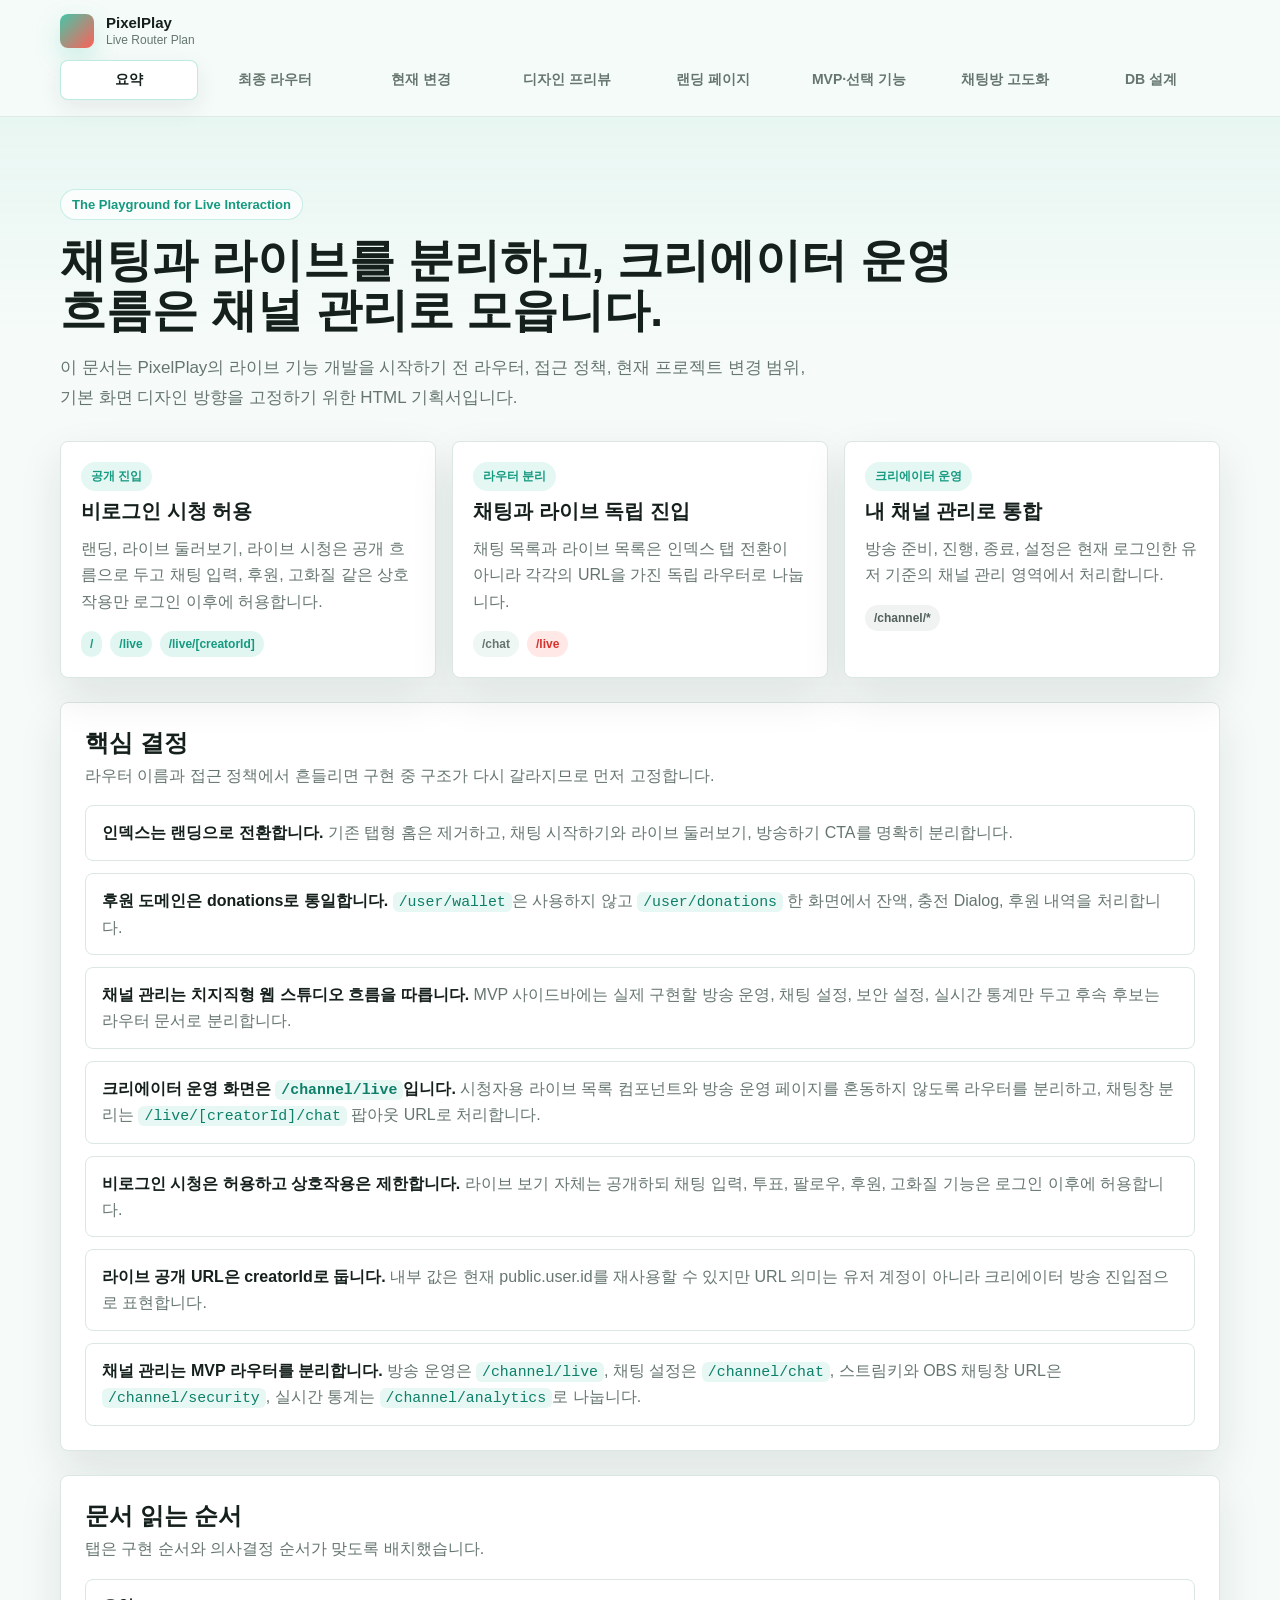
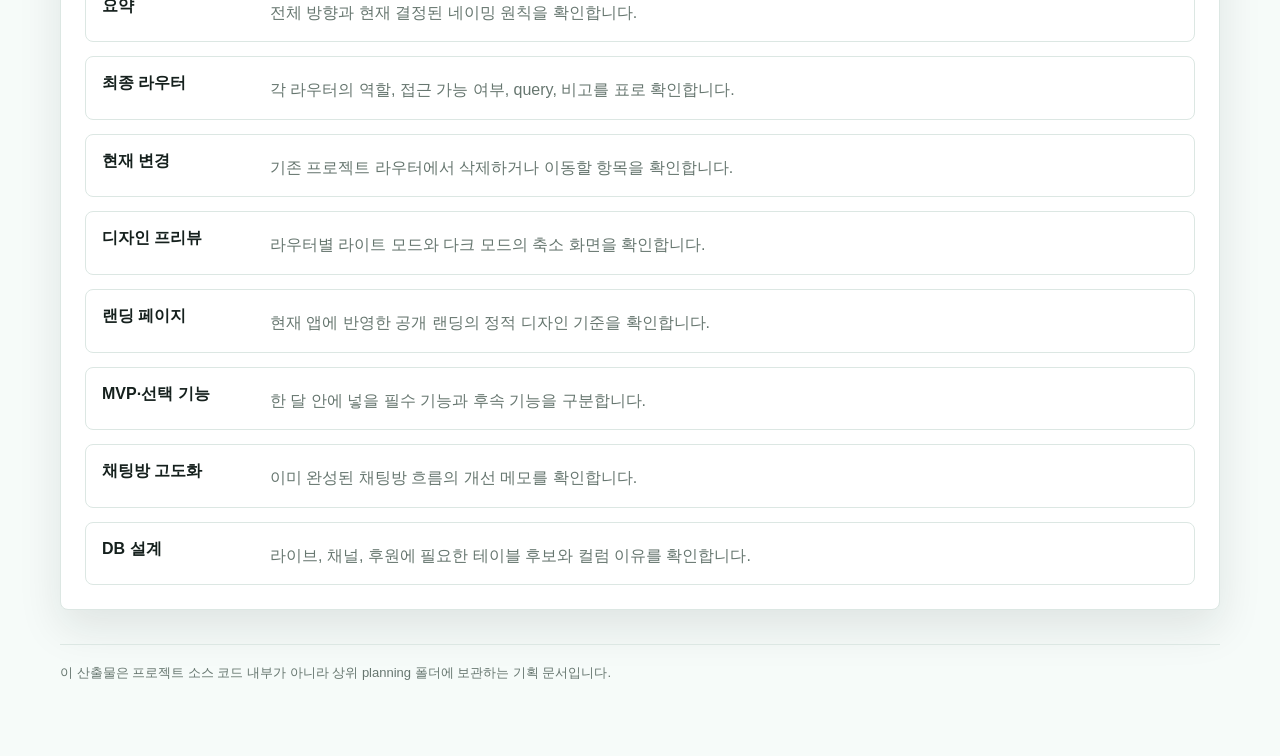
==== commit 9b777e14: "docs: 라이브 MVP 라우터 기획 갱신" ====
--- a/index.html
+++ b/index.html
@@ -1,4 +1,4 @@
-<!doctype html>
+﻿<!doctype html>
 <html lang="ko">
 <head>
   <meta charset="utf-8">
@@ -30,11 +30,11 @@
       <div class="section-title"><div><h2>핵심 결정</h2><p>라우터 이름과 접근 정책에서 흔들리면 구현 중 구조가 다시 갈라지므로 먼저 고정합니다.</p></div></div>
       <ul class="decision-list">
         <li><strong>인덱스는 랜딩으로 전환합니다.</strong> 기존 탭형 홈은 제거하고, 채팅 시작하기와 라이브 둘러보기, 방송하기 CTA를 명확히 분리합니다.</li>
-        <li><strong>후원 도메인은 donations로 통일합니다.</strong> <code>/user/wallet</code>은 사용하지 않고 <code>/user/donations</code>가 잔액, 충전, 후원 내역의 루트가 됩니다.</li>
-        <li><strong>채널 관리는 setting 세그먼트를 쓰지 않습니다.</strong> <code>/channel/broadcast</code>, <code>/channel/chat</code>, <code>/channel/profile</code>처럼 리소스 이름으로 바로 진입합니다.</li>
-        <li><strong>크리에이터 운영 화면은 <code>/channel/live</code>입니다.</strong> 시청자용 라이브 목록 컴포넌트와 방송 운영 페이지를 혼동하지 않도록 라우터를 분리합니다.</li>
+        <li><strong>후원 도메인은 donations로 통일합니다.</strong> <code>/user/wallet</code>은 사용하지 않고 <code>/user/donations</code> 한 화면에서 잔액, 충전 Dialog, 후원 내역을 처리합니다.</li>
+        <li><strong>채널 관리는 치지직형 웹 스튜디오 흐름을 따릅니다.</strong> MVP 사이드바에는 실제 구현할 방송 운영, 채팅 설정, 보안 설정, 실시간 통계만 두고 후속 후보는 라우터 문서로 분리합니다.</li>
+        <li><strong>크리에이터 운영 화면은 <code>/channel/live</code>입니다.</strong> 시청자용 라이브 목록 컴포넌트와 방송 운영 페이지를 혼동하지 않도록 라우터를 분리하고, 채팅창 분리는 <code>/live/[creatorId]/chat</code> 팝아웃 URL로 처리합니다.</li>
         <li><strong>비로그인 시청은 허용하고 상호작용은 제한합니다.</strong> 라이브 보기 자체는 공개하되 채팅 입력, 투표, 팔로우, 후원, 고화질 기능은 로그인 이후에 허용합니다.</li><li><strong>라이브 공개 URL은 creatorId로 둡니다.</strong> 내부 값은 현재 public.user.id를 재사용할 수 있지만 URL 의미는 유저 계정이 아니라 크리에이터 방송 진입점으로 표현합니다.</li>
-      </ul>
+      <li><strong>채널 관리는 MVP 라우터를 분리합니다.</strong> 방송 운영은 <code>/channel/live</code>, 채팅 설정은 <code>/channel/chat</code>, 스트림키와 OBS 채팅창 URL은 <code>/channel/security</code>, 실시간 통계는 <code>/channel/analytics</code>로 나눕니다.</li></ul>
     </section>
 
     <section class="panel">
@@ -44,7 +44,10 @@
         <article class="timeline-item"><strong>최종 라우터</strong><p>각 라우터의 역할, 접근 가능 여부, query, 비고를 표로 확인합니다.</p></article>
         <article class="timeline-item"><strong>현재 변경</strong><p>기존 프로젝트 라우터에서 삭제하거나 이동할 항목을 확인합니다.</p></article>
         <article class="timeline-item"><strong>디자인 프리뷰</strong><p>라우터별 라이트 모드와 다크 모드의 축소 화면을 확인합니다.</p></article>
+        <article class="timeline-item"><strong>랜딩 페이지</strong><p>현재 앱에 반영한 공개 랜딩의 정적 디자인 기준을 확인합니다.</p></article>
         <article class="timeline-item"><strong>MVP·선택 기능</strong><p>한 달 안에 넣을 필수 기능과 후속 기능을 구분합니다.</p></article>
+        <article class="timeline-item"><strong>채팅방 고도화</strong><p>이미 완성된 채팅방 흐름의 개선 메모를 확인합니다.</p></article>
+        <article class="timeline-item"><strong>DB 설계</strong><p>라이브, 채널, 후원에 필요한 테이블 후보와 컬럼 이유를 확인합니다.</p></article>
       </div>
     </section>
 
@@ -53,3 +56,4 @@
 </body>
 </html>
 
+
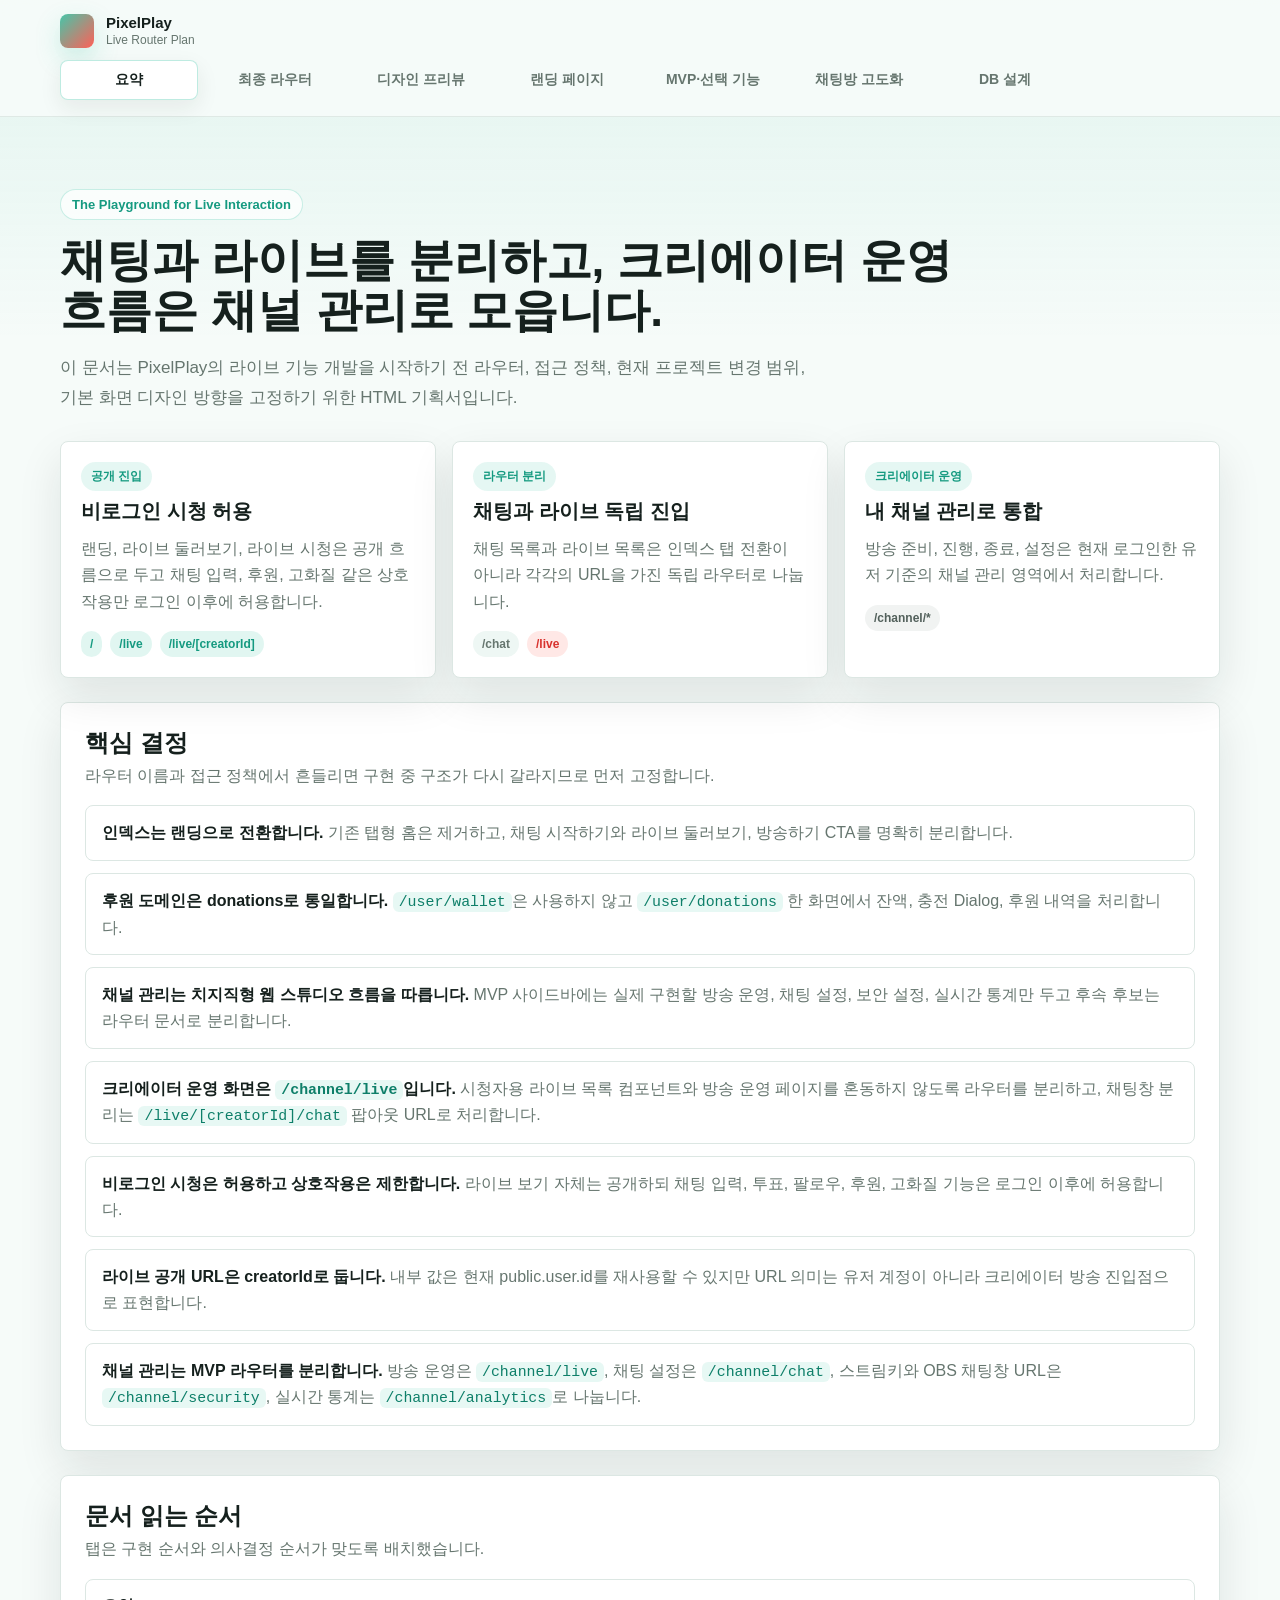
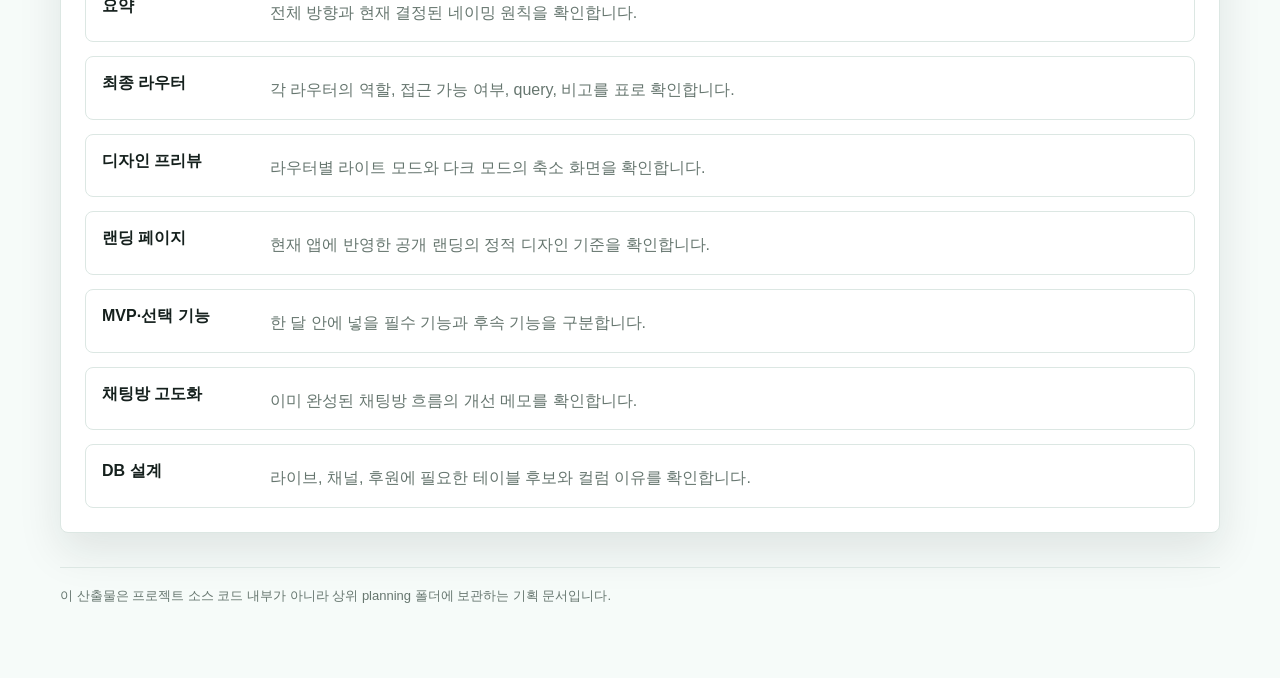
==== commit 9d9d2068: "docs: 라이브 검색 라우터 기획 반영" ====
--- a/index.html
+++ b/index.html
@@ -9,7 +9,7 @@
   <header class="site-header">
     <div class="header-inner">
       <a class="brand-lockup" href="index.html"><span class="brand-mark"></span><span class="brand-title"><strong>PixelPlay</strong><span>Live Router Plan</span></span></a>
-      <nav class="top-tabs" aria-label="문서 탭"><a class="active" href="index.html">요약</a><a href="routes.html">최종 라우터</a><a href="migration.html">현재 변경</a><a href="wireframes.html">디자인 프리뷰</a><a href="landing-page.html">랜딩 페이지</a><a href="roadmap.html">MVP·선택 기능</a><a href="chat-room-enhancement.html">채팅방 고도화</a><a href="db-design.html">DB 설계</a></nav>
+      <nav class="top-tabs" aria-label="문서 탭"><a class="active" href="index.html">요약</a><a href="routes.html">최종 라우터</a><a href="wireframes.html">디자인 프리뷰</a><a href="landing-page.html">랜딩 페이지</a><a href="roadmap.html">MVP·선택 기능</a><a href="chat-room-enhancement.html">채팅방 고도화</a><a href="db-design.html">DB 설계</a></nav>
     </div>
   </header>
 
@@ -42,7 +42,6 @@
       <div class="timeline">
         <article class="timeline-item"><strong>요약</strong><p>전체 방향과 현재 결정된 네이밍 원칙을 확인합니다.</p></article>
         <article class="timeline-item"><strong>최종 라우터</strong><p>각 라우터의 역할, 접근 가능 여부, query, 비고를 표로 확인합니다.</p></article>
-        <article class="timeline-item"><strong>현재 변경</strong><p>기존 프로젝트 라우터에서 삭제하거나 이동할 항목을 확인합니다.</p></article>
         <article class="timeline-item"><strong>디자인 프리뷰</strong><p>라우터별 라이트 모드와 다크 모드의 축소 화면을 확인합니다.</p></article>
         <article class="timeline-item"><strong>랜딩 페이지</strong><p>현재 앱에 반영한 공개 랜딩의 정적 디자인 기준을 확인합니다.</p></article>
         <article class="timeline-item"><strong>MVP·선택 기능</strong><p>한 달 안에 넣을 필수 기능과 후속 기능을 구분합니다.</p></article>
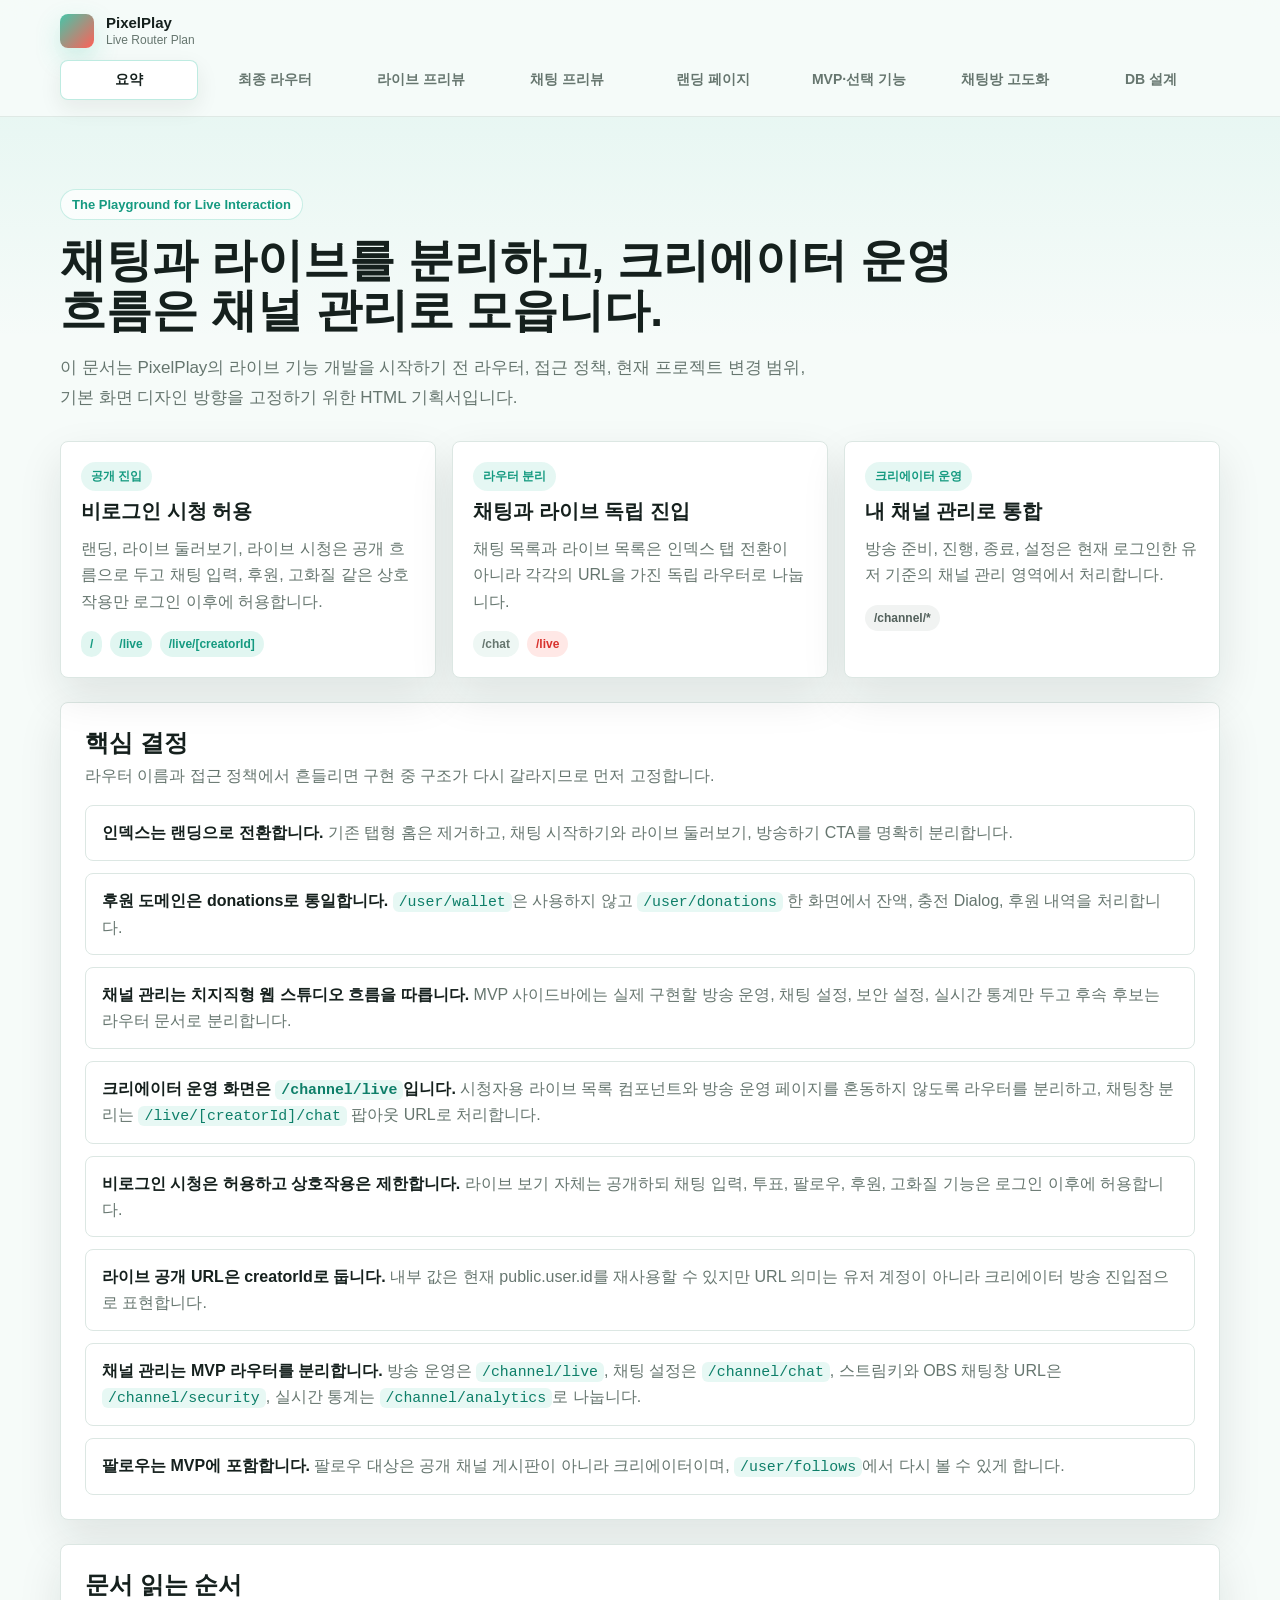
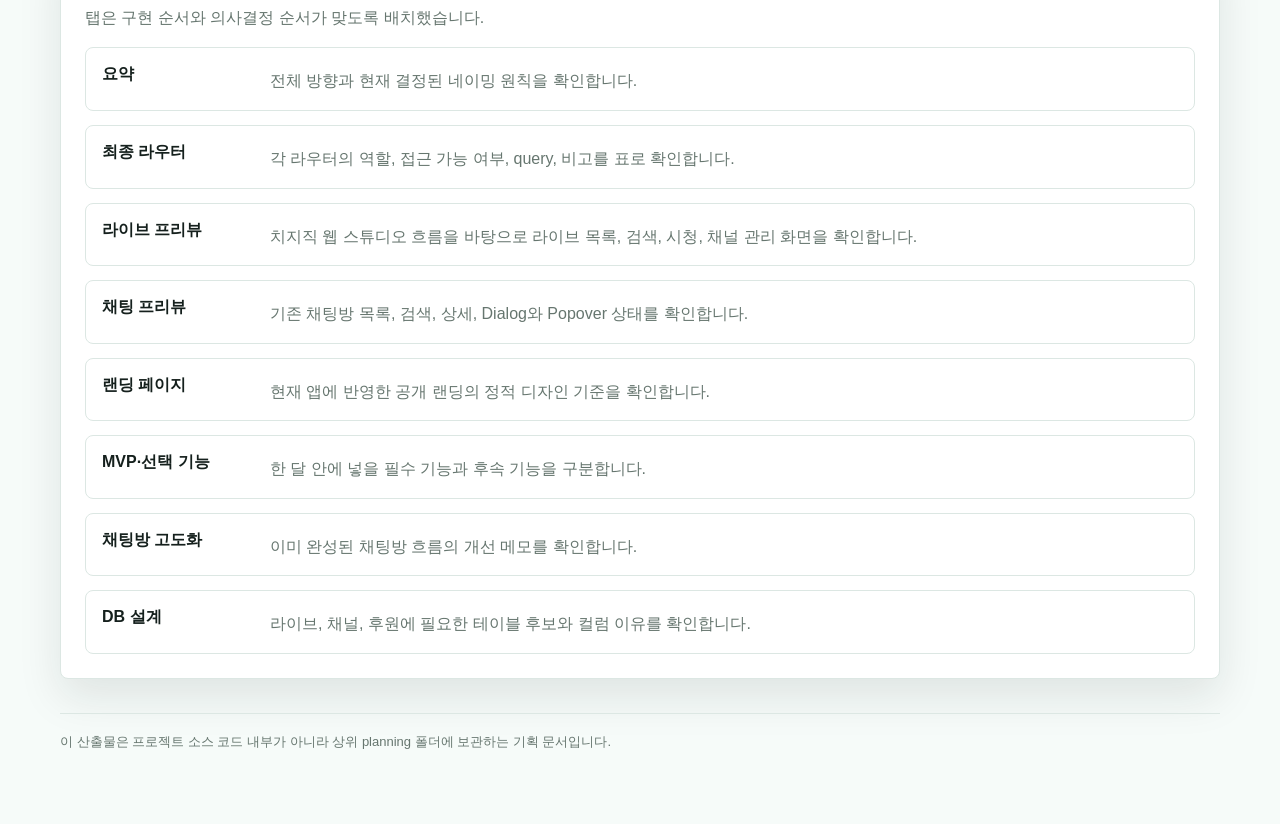
==== commit 03977025: "docs: 라이브 채팅 프리뷰 분리와 팔로우 MVP 반영" ====
--- a/index.html
+++ b/index.html
@@ -1,4 +1,4 @@
-﻿<!doctype html>
+<!doctype html>
 <html lang="ko">
 <head>
   <meta charset="utf-8">
@@ -9,7 +9,7 @@
   <header class="site-header">
     <div class="header-inner">
       <a class="brand-lockup" href="index.html"><span class="brand-mark"></span><span class="brand-title"><strong>PixelPlay</strong><span>Live Router Plan</span></span></a>
-      <nav class="top-tabs" aria-label="문서 탭"><a class="active" href="index.html">요약</a><a href="routes.html">최종 라우터</a><a href="wireframes.html">디자인 프리뷰</a><a href="landing-page.html">랜딩 페이지</a><a href="roadmap.html">MVP·선택 기능</a><a href="chat-room-enhancement.html">채팅방 고도화</a><a href="db-design.html">DB 설계</a></nav>
+      <nav class="top-tabs" aria-label="문서 탭"><a class="active" href="index.html">요약</a><a href="routes.html">최종 라우터</a><a href="live-wireframes.html">라이브 프리뷰</a><a href="chat-wireframes.html">채팅 프리뷰</a><a href="landing-page.html">랜딩 페이지</a><a href="roadmap.html">MVP·선택 기능</a><a href="chat-room-enhancement.html">채팅방 고도화</a><a href="db-design.html">DB 설계</a></nav>
     </div>
   </header>
 
@@ -34,7 +34,7 @@
         <li><strong>채널 관리는 치지직형 웹 스튜디오 흐름을 따릅니다.</strong> MVP 사이드바에는 실제 구현할 방송 운영, 채팅 설정, 보안 설정, 실시간 통계만 두고 후속 후보는 라우터 문서로 분리합니다.</li>
         <li><strong>크리에이터 운영 화면은 <code>/channel/live</code>입니다.</strong> 시청자용 라이브 목록 컴포넌트와 방송 운영 페이지를 혼동하지 않도록 라우터를 분리하고, 채팅창 분리는 <code>/live/[creatorId]/chat</code> 팝아웃 URL로 처리합니다.</li>
         <li><strong>비로그인 시청은 허용하고 상호작용은 제한합니다.</strong> 라이브 보기 자체는 공개하되 채팅 입력, 투표, 팔로우, 후원, 고화질 기능은 로그인 이후에 허용합니다.</li><li><strong>라이브 공개 URL은 creatorId로 둡니다.</strong> 내부 값은 현재 public.user.id를 재사용할 수 있지만 URL 의미는 유저 계정이 아니라 크리에이터 방송 진입점으로 표현합니다.</li>
-      <li><strong>채널 관리는 MVP 라우터를 분리합니다.</strong> 방송 운영은 <code>/channel/live</code>, 채팅 설정은 <code>/channel/chat</code>, 스트림키와 OBS 채팅창 URL은 <code>/channel/security</code>, 실시간 통계는 <code>/channel/analytics</code>로 나눕니다.</li></ul>
+      <li><strong>채널 관리는 MVP 라우터를 분리합니다.</strong> 방송 운영은 <code>/channel/live</code>, 채팅 설정은 <code>/channel/chat</code>, 스트림키와 OBS 채팅창 URL은 <code>/channel/security</code>, 실시간 통계는 <code>/channel/analytics</code>로 나눕니다.</li><li><strong>팔로우는 MVP에 포함합니다.</strong> 팔로우 대상은 공개 채널 게시판이 아니라 크리에이터이며, <code>/user/follows</code>에서 다시 볼 수 있게 합니다.</li></ul>
     </section>
 
     <section class="panel">
@@ -42,8 +42,8 @@
       <div class="timeline">
         <article class="timeline-item"><strong>요약</strong><p>전체 방향과 현재 결정된 네이밍 원칙을 확인합니다.</p></article>
         <article class="timeline-item"><strong>최종 라우터</strong><p>각 라우터의 역할, 접근 가능 여부, query, 비고를 표로 확인합니다.</p></article>
-        <article class="timeline-item"><strong>디자인 프리뷰</strong><p>라우터별 라이트 모드와 다크 모드의 축소 화면을 확인합니다.</p></article>
-        <article class="timeline-item"><strong>랜딩 페이지</strong><p>현재 앱에 반영한 공개 랜딩의 정적 디자인 기준을 확인합니다.</p></article>
+        <article class="timeline-item"><strong>라이브 프리뷰</strong><p>치지직 웹 스튜디오 흐름을 바탕으로 라이브 목록, 검색, 시청, 채널 관리 화면을 확인합니다.</p></article>
+        <article class="timeline-item"><strong>채팅 프리뷰</strong><p>기존 채팅방 목록, 검색, 상세, Dialog와 Popover 상태를 확인합니다.</p></article><article class="timeline-item"><strong>랜딩 페이지</strong><p>현재 앱에 반영한 공개 랜딩의 정적 디자인 기준을 확인합니다.</p></article>
         <article class="timeline-item"><strong>MVP·선택 기능</strong><p>한 달 안에 넣을 필수 기능과 후속 기능을 구분합니다.</p></article>
         <article class="timeline-item"><strong>채팅방 고도화</strong><p>이미 완성된 채팅방 흐름의 개선 메모를 확인합니다.</p></article>
         <article class="timeline-item"><strong>DB 설계</strong><p>라이브, 채널, 후원에 필요한 테이블 후보와 컬럼 이유를 확인합니다.</p></article>
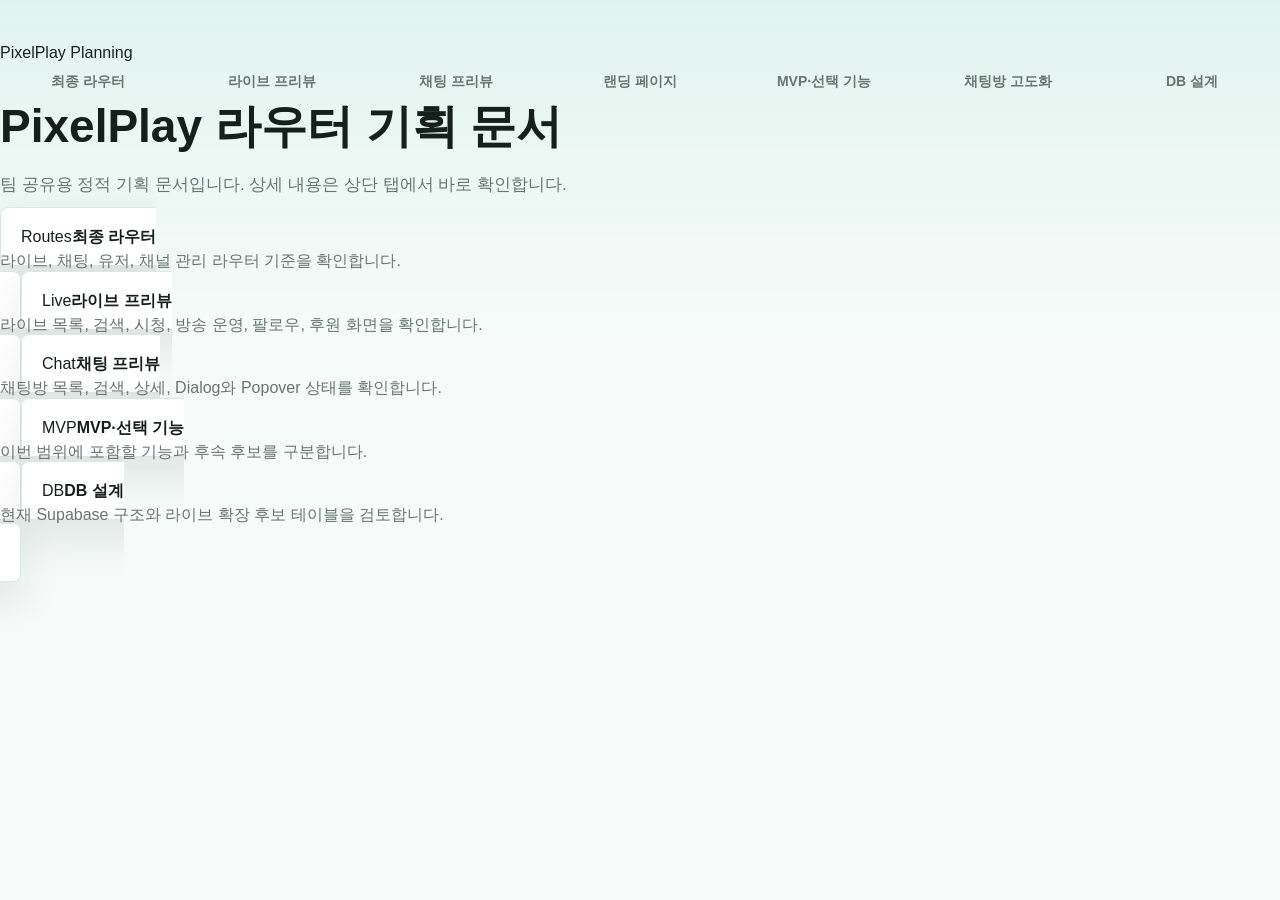
==== commit 0b21c0f7: "docs: planning 문서 변경분 정리" ====
--- a/index.html
+++ b/index.html
@@ -1,58 +1,29 @@
 <!doctype html>
 <html lang="ko">
 <head>
-  <meta charset="utf-8">
+  <meta charset="UTF-8">
+  <meta name="viewport" content="width=device-width, initial-scale=1.0">
   <title>PixelPlay 라이브 라우터 기획</title>
   <link rel="stylesheet" href="assets/styles.css">
 </head>
 <body>
-  <header class="site-header">
-    <div class="header-inner">
-      <a class="brand-lockup" href="index.html"><span class="brand-mark"></span><span class="brand-title"><strong>PixelPlay</strong><span>Live Router Plan</span></span></a>
-      <nav class="top-tabs" aria-label="문서 탭"><a class="active" href="index.html">요약</a><a href="routes.html">최종 라우터</a><a href="live-wireframes.html">라이브 프리뷰</a><a href="chat-wireframes.html">채팅 프리뷰</a><a href="landing-page.html">랜딩 페이지</a><a href="roadmap.html">MVP·선택 기능</a><a href="chat-room-enhancement.html">채팅방 고도화</a><a href="db-design.html">DB 설계</a></nav>
-    </div>
-  </header>
+  <div class="page-shell">
+    <header class="hero">
+      <div class="eyebrow">PixelPlay Planning</div>
+      <nav class="top-tabs" aria-label="문서 탭"><a href="routes.html">최종 라우터</a><a href="live-wireframes.html">라이브 프리뷰</a><a href="chat-wireframes.html">채팅 프리뷰</a><a href="landing-page.html">랜딩 페이지</a><a href="roadmap.html">MVP·선택 기능</a><a href="chat-room-enhancement.html">채팅방 고도화</a><a href="db-design.html">DB 설계</a></nav>
+      <h1>PixelPlay 라우터 기획 문서</h1>
+      <p class="hero-copy">팀 공유용 정적 기획 문서입니다. 상세 내용은 상단 탭에서 바로 확인합니다.</p>
+    </header>
 
-  <main class="doc-shell">
-    <section class="hero">
-      <div class="page-kicker">The Playground for Live Interaction</div>
-      <h1>채팅과 라이브를 분리하고, 크리에이터 운영 흐름은 채널 관리로 모읍니다.</h1>
-      <p>이 문서는 PixelPlay의 라이브 기능 개발을 시작하기 전 라우터, 접근 정책, 현재 프로젝트 변경 범위, 기본 화면 디자인 방향을 고정하기 위한 HTML 기획서입니다.</p>
-    </section>
-
-    <section class="hero-grid">
-      <article class="card"><div class="summary-card-head"><span class="summary-card-label">공개 진입</span><strong>비로그인 시청 허용</strong></div><p>랜딩, 라이브 둘러보기, 라이브 시청은 공개 흐름으로 두고 채팅 입력, 후원, 고화질 같은 상호작용만 로그인 이후에 허용합니다.</p><div class="badge-row"><span class="badge mint">/</span><span class="badge mint">/live</span><span class="badge mint">/live/[creatorId]</span></div></article>
-      <article class="card"><div class="summary-card-head"><span class="summary-card-label">라우터 분리</span><strong>채팅과 라이브 독립 진입</strong></div><p>채팅 목록과 라이브 목록은 인덱스 탭 전환이 아니라 각각의 URL을 가진 독립 라우터로 나눕니다.</p><div class="badge-row"><span class="badge">/chat</span><span class="badge live">/live</span></div></article>
-      <article class="card"><div class="summary-card-head"><span class="summary-card-label">크리에이터 운영</span><strong>내 채널 관리로 통합</strong></div><p>방송 준비, 진행, 종료, 설정은 현재 로그인한 유저 기준의 채널 관리 영역에서 처리합니다.</p><div class="badge-row"><span class="badge lock">/channel/*</span></div></article>
-    </section>
-
-    <section class="panel">
-      <div class="section-title"><div><h2>핵심 결정</h2><p>라우터 이름과 접근 정책에서 흔들리면 구현 중 구조가 다시 갈라지므로 먼저 고정합니다.</p></div></div>
-      <ul class="decision-list">
-        <li><strong>인덱스는 랜딩으로 전환합니다.</strong> 기존 탭형 홈은 제거하고, 채팅 시작하기와 라이브 둘러보기, 방송하기 CTA를 명확히 분리합니다.</li>
-        <li><strong>후원 도메인은 donations로 통일합니다.</strong> <code>/user/wallet</code>은 사용하지 않고 <code>/user/donations</code> 한 화면에서 잔액, 충전 Dialog, 후원 내역을 처리합니다.</li>
-        <li><strong>채널 관리는 치지직형 웹 스튜디오 흐름을 따릅니다.</strong> MVP 사이드바에는 실제 구현할 방송 운영, 채팅 설정, 보안 설정, 실시간 통계만 두고 후속 후보는 라우터 문서로 분리합니다.</li>
-        <li><strong>크리에이터 운영 화면은 <code>/channel/live</code>입니다.</strong> 시청자용 라이브 목록 컴포넌트와 방송 운영 페이지를 혼동하지 않도록 라우터를 분리하고, 채팅창 분리는 <code>/live/[creatorId]/chat</code> 팝아웃 URL로 처리합니다.</li>
-        <li><strong>비로그인 시청은 허용하고 상호작용은 제한합니다.</strong> 라이브 보기 자체는 공개하되 채팅 입력, 투표, 팔로우, 후원, 고화질 기능은 로그인 이후에 허용합니다.</li><li><strong>라이브 공개 URL은 creatorId로 둡니다.</strong> 내부 값은 현재 public.user.id를 재사용할 수 있지만 URL 의미는 유저 계정이 아니라 크리에이터 방송 진입점으로 표현합니다.</li>
-      <li><strong>채널 관리는 MVP 라우터를 분리합니다.</strong> 방송 운영은 <code>/channel/live</code>, 채팅 설정은 <code>/channel/chat</code>, 스트림키와 OBS 채팅창 URL은 <code>/channel/security</code>, 실시간 통계는 <code>/channel/analytics</code>로 나눕니다.</li><li><strong>팔로우는 MVP에 포함합니다.</strong> 팔로우 대상은 공개 채널 게시판이 아니라 크리에이터이며, <code>/user/follows</code>에서 다시 볼 수 있게 합니다.</li></ul>
-    </section>
-
-    <section class="panel">
-      <div class="section-title"><div><h2>문서 읽는 순서</h2><p>탭은 구현 순서와 의사결정 순서가 맞도록 배치했습니다.</p></div></div>
-      <div class="timeline">
-        <article class="timeline-item"><strong>요약</strong><p>전체 방향과 현재 결정된 네이밍 원칙을 확인합니다.</p></article>
-        <article class="timeline-item"><strong>최종 라우터</strong><p>각 라우터의 역할, 접근 가능 여부, query, 비고를 표로 확인합니다.</p></article>
-        <article class="timeline-item"><strong>라이브 프리뷰</strong><p>치지직 웹 스튜디오 흐름을 바탕으로 라이브 목록, 검색, 시청, 채널 관리 화면을 확인합니다.</p></article>
-        <article class="timeline-item"><strong>채팅 프리뷰</strong><p>기존 채팅방 목록, 검색, 상세, Dialog와 Popover 상태를 확인합니다.</p></article><article class="timeline-item"><strong>랜딩 페이지</strong><p>현재 앱에 반영한 공개 랜딩의 정적 디자인 기준을 확인합니다.</p></article>
-        <article class="timeline-item"><strong>MVP·선택 기능</strong><p>한 달 안에 넣을 필수 기능과 후속 기능을 구분합니다.</p></article>
-        <article class="timeline-item"><strong>채팅방 고도화</strong><p>이미 완성된 채팅방 흐름의 개선 메모를 확인합니다.</p></article>
-        <article class="timeline-item"><strong>DB 설계</strong><p>라이브, 채널, 후원에 필요한 테이블 후보와 컬럼 이유를 확인합니다.</p></article>
-      </div>
-    </section>
-
-    <p class="footer-note">이 산출물은 프로젝트 소스 코드 내부가 아니라 상위 planning 폴더에 보관하는 기획 문서입니다.</p>
-  </main>
+    <main class="content-section">
+      <section class="route-grid" aria-label="주요 문서 바로가기">
+        <a class="route-card" href="routes.html"><span>Routes</span><strong>최종 라우터</strong><p>라이브, 채팅, 유저, 채널 관리 라우터 기준을 확인합니다.</p></a>
+        <a class="route-card" href="live-wireframes.html"><span>Live</span><strong>라이브 프리뷰</strong><p>라이브 목록, 검색, 시청, 방송 운영, 팔로우, 후원 화면을 확인합니다.</p></a>
+        <a class="route-card" href="chat-wireframes.html"><span>Chat</span><strong>채팅 프리뷰</strong><p>채팅방 목록, 검색, 상세, Dialog와 Popover 상태를 확인합니다.</p></a>
+        <a class="route-card" href="roadmap.html"><span>MVP</span><strong>MVP·선택 기능</strong><p>이번 범위에 포함할 기능과 후속 후보를 구분합니다.</p></a>
+        <a class="route-card" href="db-design.html"><span>DB</span><strong>DB 설계</strong><p>현재 Supabase 구조와 라이브 확장 후보 테이블을 검토합니다.</p></a>
+      </section>
+    </main>
+  </div>
 </body>
-</html>
-
-
+</html>
--- a/assets/styles.css
+++ b/assets/styles.css
@@ -32,7 +32,7 @@
 .brand-title { display: flex; flex-direction: column; gap: 2px; }
 .brand-title strong { font-size: 15px; line-height: 1.1; }
 .brand-title span { color: var(--muted); font-size: 12px; }
-.top-tabs { display: grid; grid-template-columns: repeat(8, minmax(0, 1fr)); align-items: center; gap: 8px; }
+.top-tabs { display: grid; grid-template-columns: repeat(7, minmax(0, 1fr)); align-items: center; gap: 8px; }
 .top-tabs a { min-width: 0; border: 1px solid transparent; border-radius: 8px; padding: 10px 8px; color: var(--muted); font-size: 14px; font-weight: 800; text-align: center; white-space: nowrap; }
 .top-tabs a.active { border-color: rgba(70, 198, 169, 0.35); background: #fff; color: var(--ink); box-shadow: 0 8px 22px rgba(21, 32, 29, 0.08); }
 .hero { padding: 44px 0 28px; }
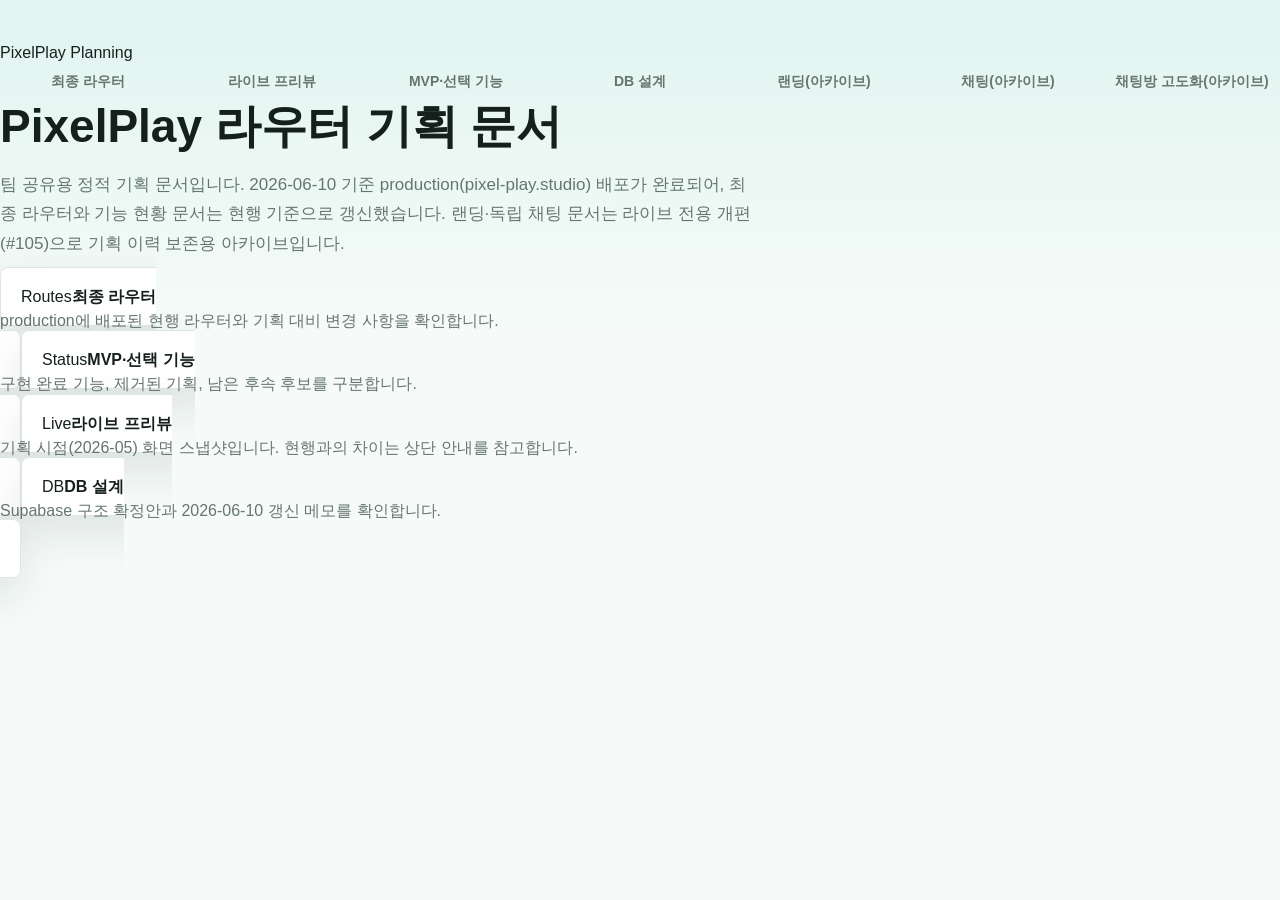
==== commit a9d0dd4a: "docs: 2026-06-10 production 배포 기준 현행화 (라우터·기능 현황 재작성, 랜딩·채팅 문서 아카이브 표기, DB 갱신 메모)" ====
--- a/index.html
+++ b/index.html
@@ -10,18 +10,17 @@
   <div class="page-shell">
     <header class="hero">
       <div class="eyebrow">PixelPlay Planning</div>
-      <nav class="top-tabs" aria-label="문서 탭"><a href="routes.html">최종 라우터</a><a href="live-wireframes.html">라이브 프리뷰</a><a href="chat-wireframes.html">채팅 프리뷰</a><a href="landing-page.html">랜딩 페이지</a><a href="roadmap.html">MVP·선택 기능</a><a href="chat-room-enhancement.html">채팅방 고도화</a><a href="db-design.html">DB 설계</a></nav>
+      <nav class="top-tabs" aria-label="문서 탭"><a href="routes.html">최종 라우터</a><a href="live-wireframes.html">라이브 프리뷰</a><a href="roadmap.html">MVP·선택 기능</a><a href="db-design.html">DB 설계</a><a href="landing-page.html">랜딩(아카이브)</a><a href="chat-wireframes.html">채팅(아카이브)</a><a href="chat-room-enhancement.html">채팅방 고도화(아카이브)</a></nav>
       <h1>PixelPlay 라우터 기획 문서</h1>
-      <p class="hero-copy">팀 공유용 정적 기획 문서입니다. 상세 내용은 상단 탭에서 바로 확인합니다.</p>
+      <p class="hero-copy">팀 공유용 정적 기획 문서입니다. 2026-06-10 기준 production(<a href="https://pixel-play.studio">pixel-play.studio</a>) 배포가 완료되어, 최종 라우터와 기능 현황 문서는 현행 기준으로 갱신했습니다. 랜딩·독립 채팅 문서는 라이브 전용 개편(#105)으로 기획 이력 보존용 아카이브입니다.</p>
     </header>
 
     <main class="content-section">
       <section class="route-grid" aria-label="주요 문서 바로가기">
-        <a class="route-card" href="routes.html"><span>Routes</span><strong>최종 라우터</strong><p>라이브, 채팅, 유저, 채널 관리 라우터 기준을 확인합니다.</p></a>
-        <a class="route-card" href="live-wireframes.html"><span>Live</span><strong>라이브 프리뷰</strong><p>라이브 목록, 검색, 시청, 방송 운영, 팔로우, 후원 화면을 확인합니다.</p></a>
-        <a class="route-card" href="chat-wireframes.html"><span>Chat</span><strong>채팅 프리뷰</strong><p>채팅방 목록, 검색, 상세, Dialog와 Popover 상태를 확인합니다.</p></a>
-        <a class="route-card" href="roadmap.html"><span>MVP</span><strong>MVP·선택 기능</strong><p>이번 범위에 포함할 기능과 후속 후보를 구분합니다.</p></a>
-        <a class="route-card" href="db-design.html"><span>DB</span><strong>DB 설계</strong><p>현재 Supabase 구조와 라이브 확장 후보 테이블을 검토합니다.</p></a>
+        <a class="route-card" href="routes.html"><span>Routes</span><strong>최종 라우터</strong><p>production에 배포된 현행 라우터와 기획 대비 변경 사항을 확인합니다.</p></a>
+        <a class="route-card" href="roadmap.html"><span>Status</span><strong>MVP·선택 기능</strong><p>구현 완료 기능, 제거된 기획, 남은 후속 후보를 구분합니다.</p></a>
+        <a class="route-card" href="live-wireframes.html"><span>Live</span><strong>라이브 프리뷰</strong><p>기획 시점(2026-05) 화면 스냅샷입니다. 현행과의 차이는 상단 안내를 참고합니다.</p></a>
+        <a class="route-card" href="db-design.html"><span>DB</span><strong>DB 설계</strong><p>Supabase 구조 확정안과 2026-06-10 갱신 메모를 확인합니다.</p></a>
       </section>
     </main>
   </div>
--- a/assets/styles.css
+++ b/assets/styles.css
@@ -23,6 +23,8 @@
 h1, h2, h3, p { margin-top: 0; }
 a { color: inherit; text-decoration: none; }
 code { padding: 2px 6px; border-radius: 6px; background: rgba(70, 198, 169, 0.13); color: #0e7f69; font-family: "Cascadia Code", Consolas, monospace; font-size: 0.93em; }
+.code-block { overflow: auto; margin: 16px 0 0; border: 1px solid #20312c; border-radius: 8px; padding: 18px; background: #0d1117; color: #e7f6f1; box-shadow: inset 0 1px 0 rgba(255,255,255,0.04); }
+.code-block code { display: block; padding: 0; background: transparent; color: inherit; white-space: pre; font-family: "Cascadia Code", Consolas, monospace; font-size: 12px; line-height: 1.65; }
 .site-header { position: sticky; top: 0; z-index: 10; border-bottom: 1px solid rgba(220, 231, 227, 0.9); background: rgba(246, 251, 249, 0.94); backdrop-filter: blur(14px); }
 .header-inner, .doc-shell { width: 1160px; margin: 0 auto; }
 .header-inner { display: grid; grid-template-columns: 1fr; align-items: stretch; gap: 12px; padding: 14px 0 16px; }
@@ -53,6 +55,7 @@
 .badge.live { background: #ffe8e6; color: #d8322d; }
 .badge.mint { background: rgba(70, 198, 169, 0.16); color: var(--mint-strong); }
 .badge.lock { background: #f1f3f2; color: #52605b; }
+.realtime-label { display: inline-flex; align-items: center; margin-left: 6px; color: var(--mint-strong); font-size: 12px; font-weight: 900; white-space: nowrap; }
 .section-title { display: flex; align-items: flex-end; justify-content: space-between; gap: 24px; margin-bottom: 16px; }
 .section-title h2 { margin-bottom: 4px; font-size: 24px; }
 .section-title p { margin-bottom: 0; color: var(--muted); }
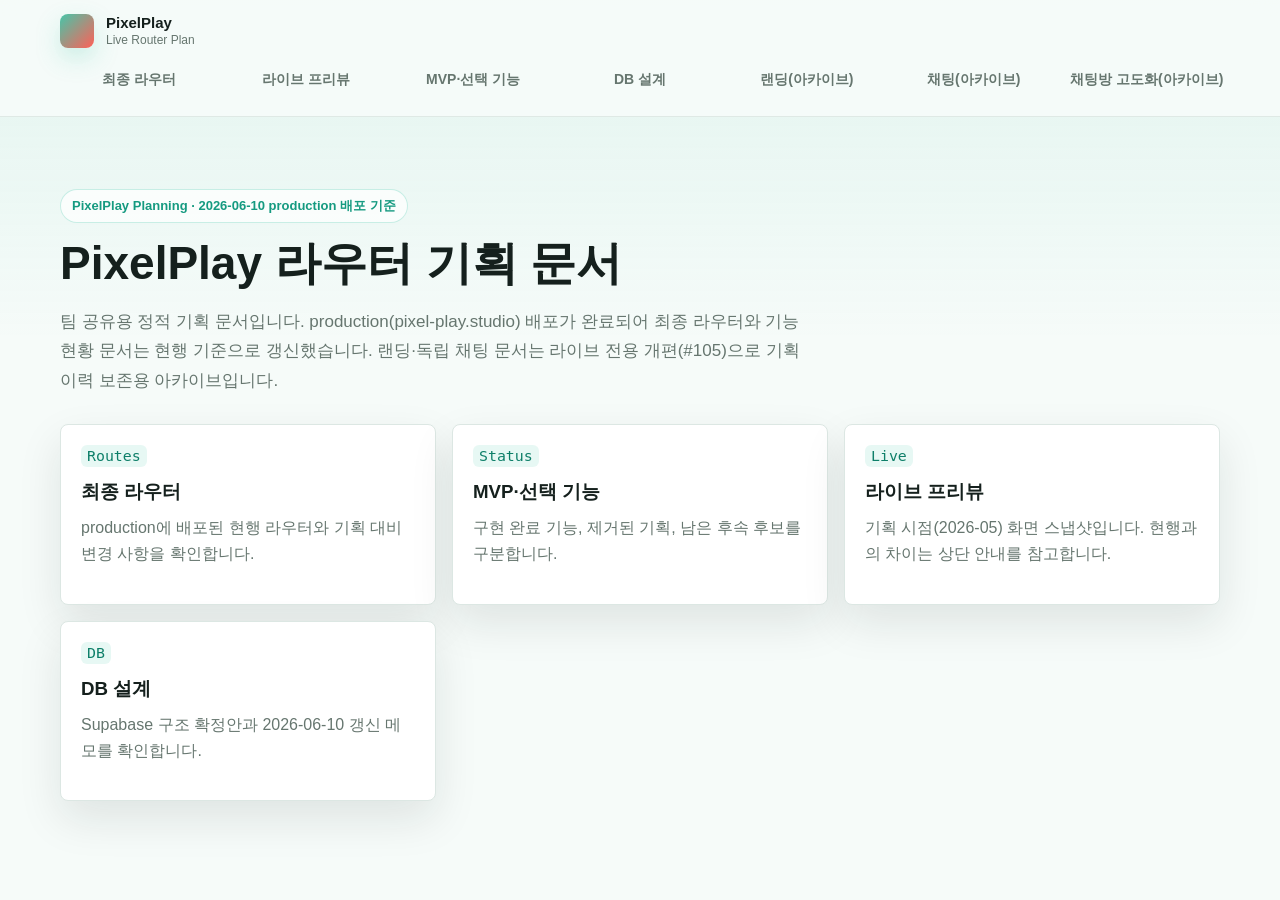
==== commit 0980382c: "docs: index를 공용 doc-shell 구조로 교체(미정의 CSS 클래스 제거) + 카테고리 탐색 후보 삭제" ====
--- a/index.html
+++ b/index.html
@@ -7,22 +7,20 @@
   <link rel="stylesheet" href="assets/styles.css">
 </head>
 <body>
-  <div class="page-shell">
-    <header class="hero">
-      <div class="eyebrow">PixelPlay Planning</div>
-      <nav class="top-tabs" aria-label="문서 탭"><a href="routes.html">최종 라우터</a><a href="live-wireframes.html">라이브 프리뷰</a><a href="roadmap.html">MVP·선택 기능</a><a href="db-design.html">DB 설계</a><a href="landing-page.html">랜딩(아카이브)</a><a href="chat-wireframes.html">채팅(아카이브)</a><a href="chat-room-enhancement.html">채팅방 고도화(아카이브)</a></nav>
-      <h1>PixelPlay 라우터 기획 문서</h1>
-      <p class="hero-copy">팀 공유용 정적 기획 문서입니다. 2026-06-10 기준 production(<a href="https://pixel-play.studio">pixel-play.studio</a>) 배포가 완료되어, 최종 라우터와 기능 현황 문서는 현행 기준으로 갱신했습니다. 랜딩·독립 채팅 문서는 라이브 전용 개편(#105)으로 기획 이력 보존용 아카이브입니다.</p>
-    </header>
-
-    <main class="content-section">
-      <section class="route-grid" aria-label="주요 문서 바로가기">
-        <a class="route-card" href="routes.html"><span>Routes</span><strong>최종 라우터</strong><p>production에 배포된 현행 라우터와 기획 대비 변경 사항을 확인합니다.</p></a>
-        <a class="route-card" href="roadmap.html"><span>Status</span><strong>MVP·선택 기능</strong><p>구현 완료 기능, 제거된 기획, 남은 후속 후보를 구분합니다.</p></a>
-        <a class="route-card" href="live-wireframes.html"><span>Live</span><strong>라이브 프리뷰</strong><p>기획 시점(2026-05) 화면 스냅샷입니다. 현행과의 차이는 상단 안내를 참고합니다.</p></a>
-        <a class="route-card" href="db-design.html"><span>DB</span><strong>DB 설계</strong><p>Supabase 구조 확정안과 2026-06-10 갱신 메모를 확인합니다.</p></a>
-      </section>
-    </main>
+<header class="site-header">
+  <div class="header-inner">
+    <a class="brand-lockup" href="index.html"><span class="brand-mark"></span><span class="brand-title"><strong>PixelPlay</strong><span>Live Router Plan</span></span></a>
+    <nav class="top-tabs" aria-label="문서 탭"><a href="routes.html">최종 라우터</a><a href="live-wireframes.html">라이브 프리뷰</a><a href="roadmap.html">MVP·선택 기능</a><a href="db-design.html">DB 설계</a><a href="landing-page.html">랜딩(아카이브)</a><a href="chat-wireframes.html">채팅(아카이브)</a><a href="chat-room-enhancement.html">채팅방 고도화(아카이브)</a></nav>
   </div>
+</header>
+<main class="doc-shell">
+  <section class="hero"><div class="page-kicker">PixelPlay Planning · 2026-06-10 production 배포 기준</div><h1>PixelPlay 라우터 기획 문서</h1><p>팀 공유용 정적 기획 문서입니다. production(<a href="https://pixel-play.studio">pixel-play.studio</a>) 배포가 완료되어 최종 라우터와 기능 현황 문서는 현행 기준으로 갱신했습니다. 랜딩·독립 채팅 문서는 라이브 전용 개편(#105)으로 기획 이력 보존용 아카이브입니다.</p></section>
+  <section class="route-summary-grid">
+    <article class="route-card"><code>Routes</code><h3><a href="routes.html">최종 라우터</a></h3><p>production에 배포된 현행 라우터와 기획 대비 변경 사항을 확인합니다.</p></article>
+    <article class="route-card"><code>Status</code><h3><a href="roadmap.html">MVP·선택 기능</a></h3><p>구현 완료 기능, 제거된 기획, 남은 후속 후보를 구분합니다.</p></article>
+    <article class="route-card"><code>Live</code><h3><a href="live-wireframes.html">라이브 프리뷰</a></h3><p>기획 시점(2026-05) 화면 스냅샷입니다. 현행과의 차이는 상단 안내를 참고합니다.</p></article>
+    <article class="route-card"><code>DB</code><h3><a href="db-design.html">DB 설계</a></h3><p>Supabase 구조 확정안과 2026-06-10 갱신 메모를 확인합니다.</p></article>
+  </section>
+</main>
 </body>
 </html>
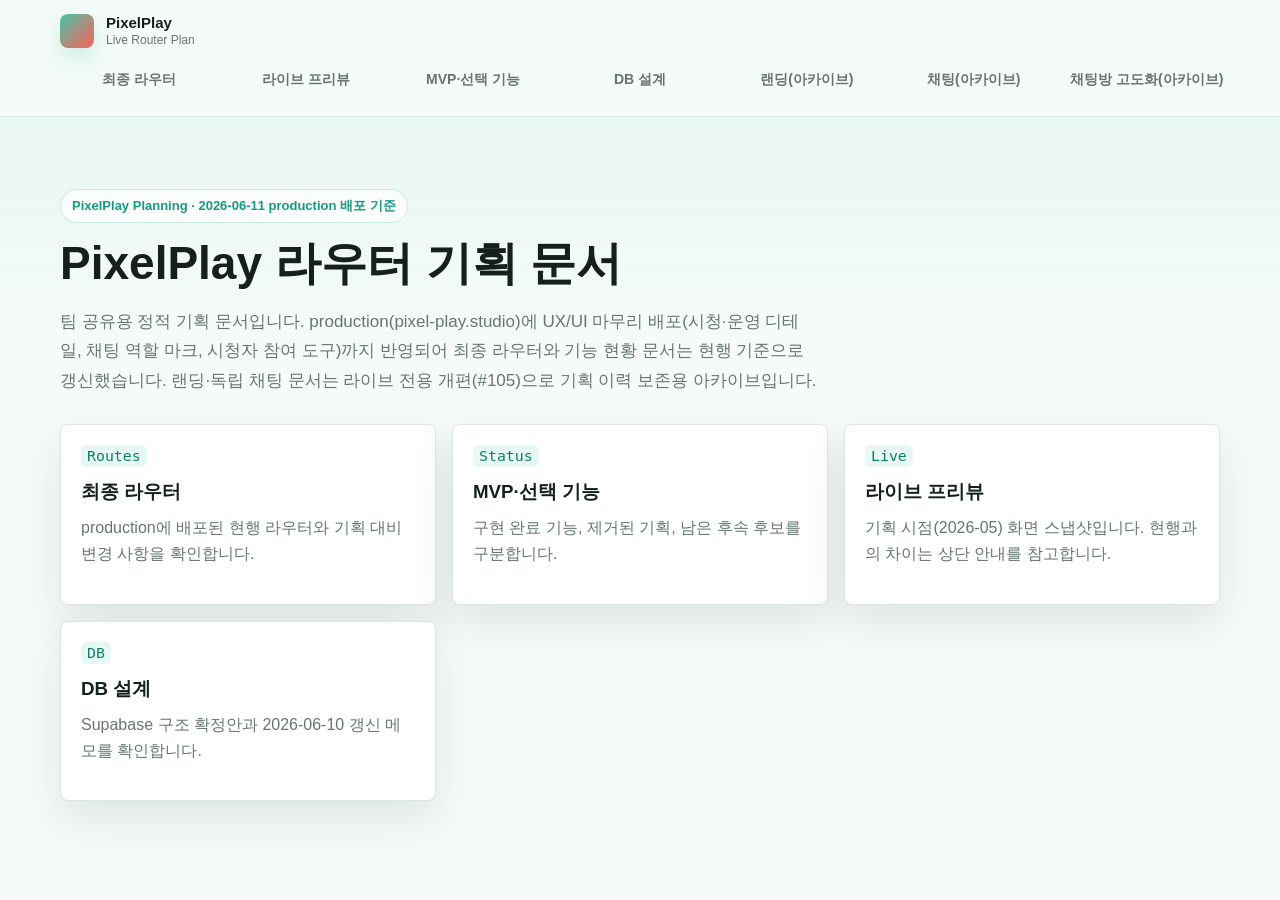
==== commit bd195969: "docs: 2026-06-11 production 배포 기준 현행화 (UX/UI 마무리 반영 — 시청자 참여 도구·채팅 역할 마크·SEO 라우트·Lighthouse, 기능 백로그 " ====
--- a/index.html
+++ b/index.html
@@ -14,7 +14,7 @@
   </div>
 </header>
 <main class="doc-shell">
-  <section class="hero"><div class="page-kicker">PixelPlay Planning · 2026-06-10 production 배포 기준</div><h1>PixelPlay 라우터 기획 문서</h1><p>팀 공유용 정적 기획 문서입니다. production(<a href="https://pixel-play.studio">pixel-play.studio</a>) 배포가 완료되어 최종 라우터와 기능 현황 문서는 현행 기준으로 갱신했습니다. 랜딩·독립 채팅 문서는 라이브 전용 개편(#105)으로 기획 이력 보존용 아카이브입니다.</p></section>
+  <section class="hero"><div class="page-kicker">PixelPlay Planning · 2026-06-11 production 배포 기준</div><h1>PixelPlay 라우터 기획 문서</h1><p>팀 공유용 정적 기획 문서입니다. production(<a href="https://pixel-play.studio">pixel-play.studio</a>)에 UX/UI 마무리 배포(시청·운영 디테일, 채팅 역할 마크, 시청자 참여 도구)까지 반영되어 최종 라우터와 기능 현황 문서는 현행 기준으로 갱신했습니다. 랜딩·독립 채팅 문서는 라이브 전용 개편(#105)으로 기획 이력 보존용 아카이브입니다.</p></section>
   <section class="route-summary-grid">
     <article class="route-card"><code>Routes</code><h3><a href="routes.html">최종 라우터</a></h3><p>production에 배포된 현행 라우터와 기획 대비 변경 사항을 확인합니다.</p></article>
     <article class="route-card"><code>Status</code><h3><a href="roadmap.html">MVP·선택 기능</a></h3><p>구현 완료 기능, 제거된 기획, 남은 후속 후보를 구분합니다.</p></article>
